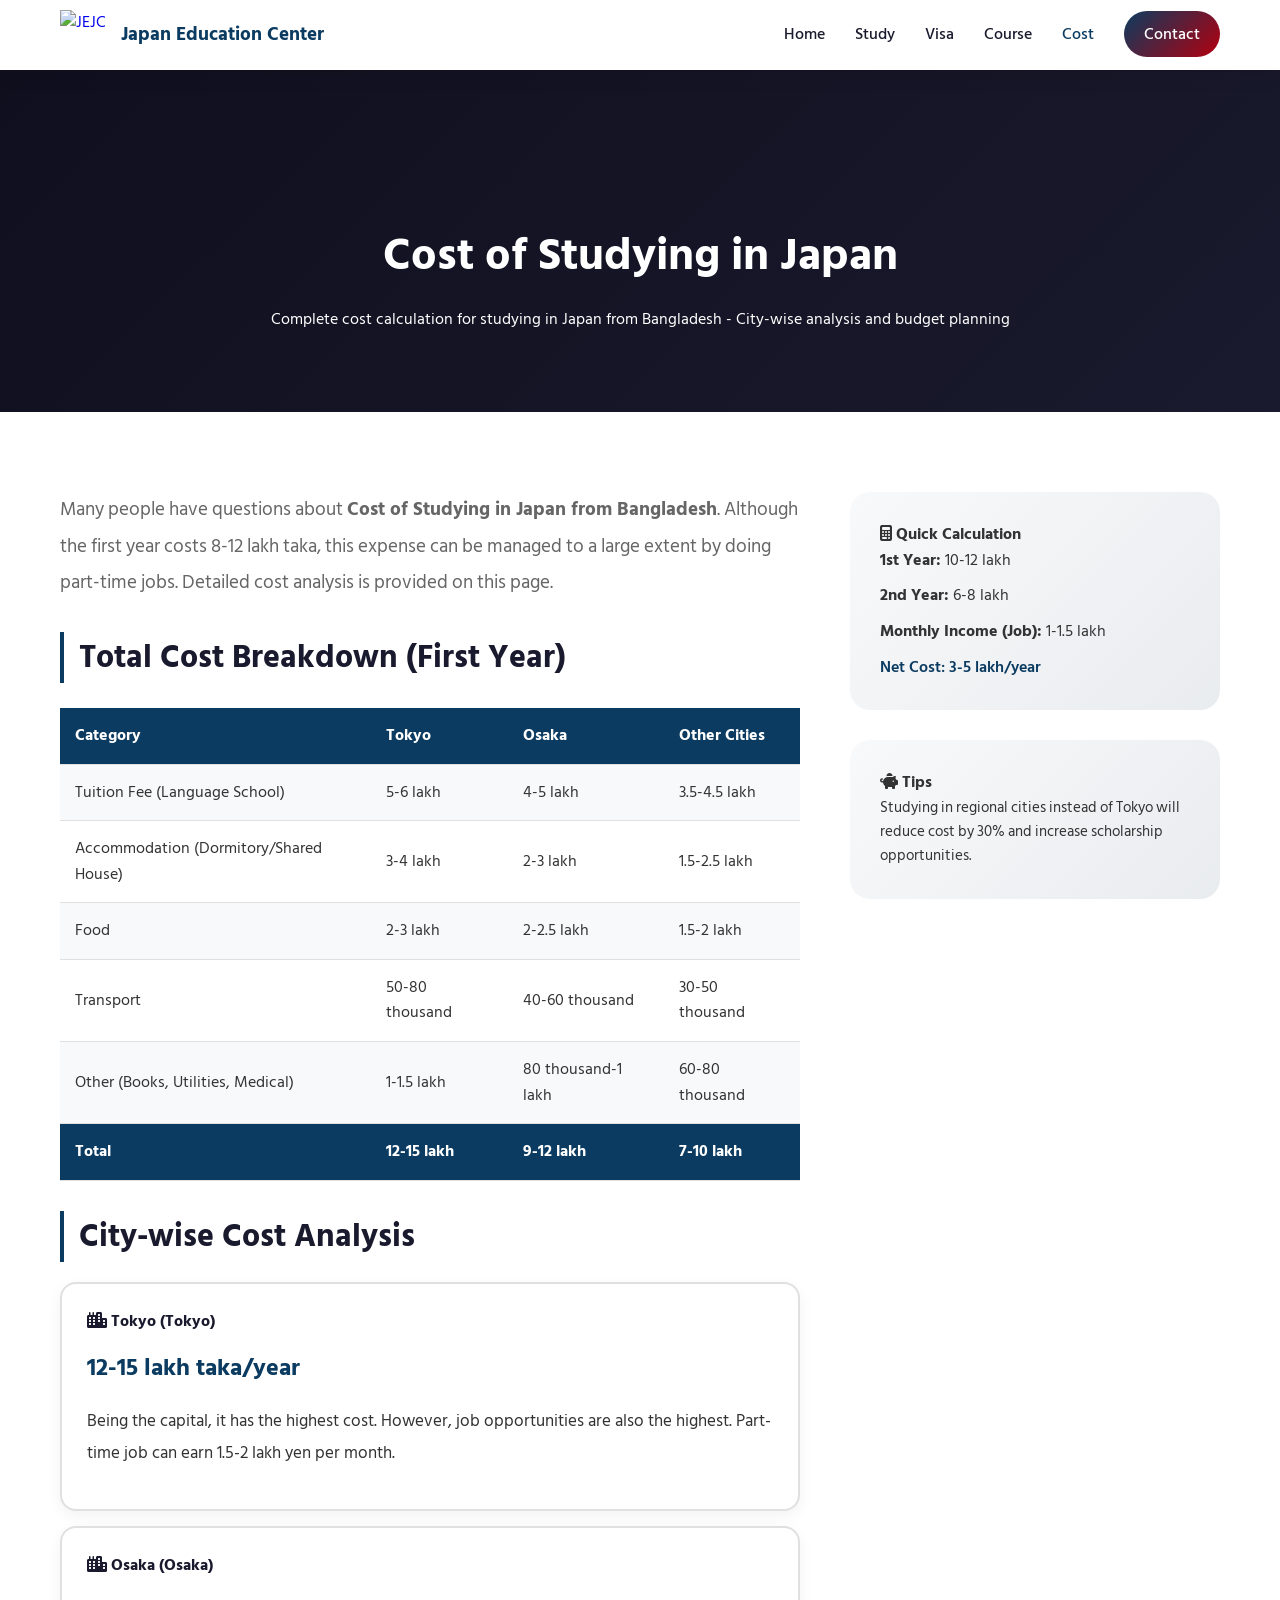
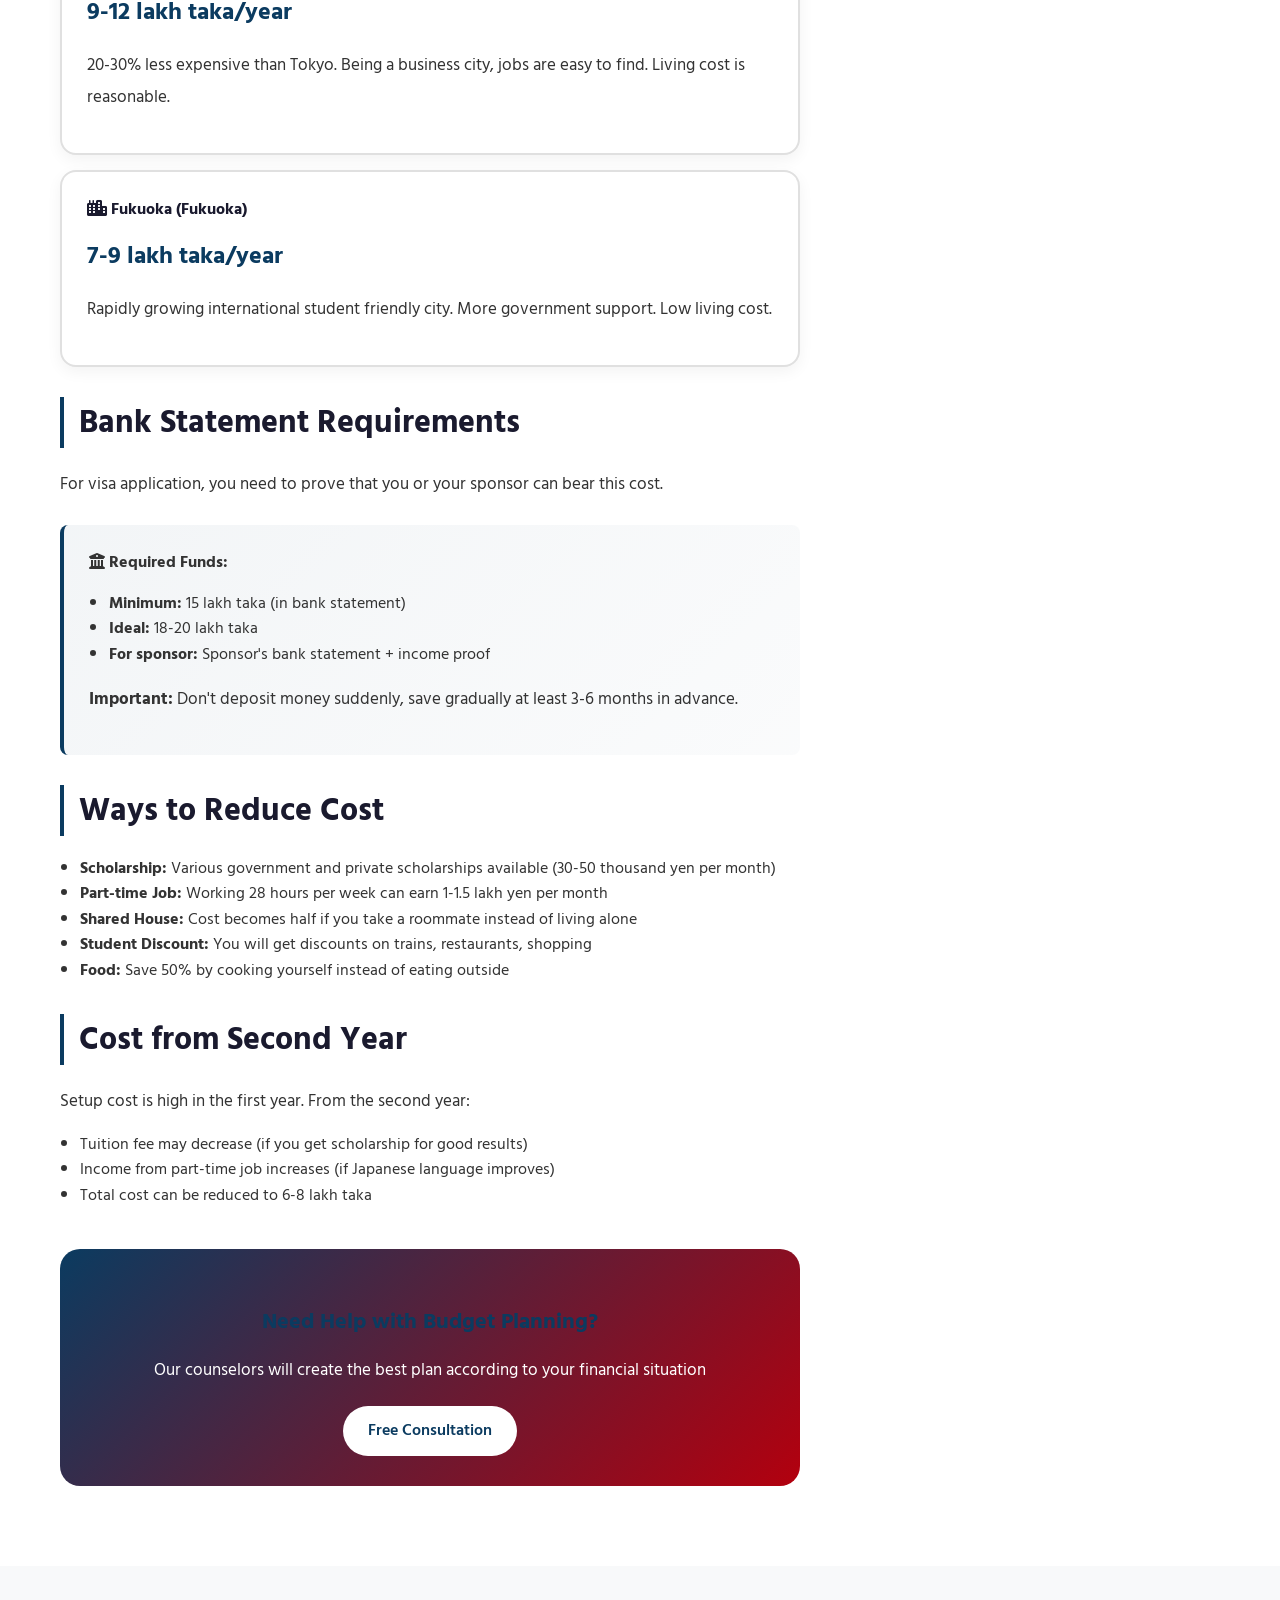
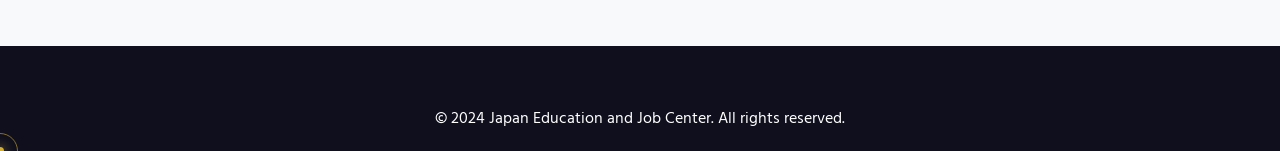
==== cost-of-studying-in-japan.html @ abcfbc93 "Add files via upload" ====
﻿<!DOCTYPE html>
<html lang="bn">
<head>
   <meta charset="UTF-8">
   <meta name="viewport" content="width=device-width, initial-scale=1.0">
   <title>Cost of Studying in Japan from Bangladesh | Complete Breakdown | JEJC</title>
   <meta name="description" content="Detailed cost analysis for studying in Japan 2024. City-wise cost breakdown for Tokyo, Osaka, Fukuoka, bank statement requirements, and budget planning.">
   <link href="https://fonts.googleapis.com/css2?family=Hind+Siliguri:wght@300;400;500;600;700&display=swap" rel="stylesheet">
   <link rel="stylesheet" href="https://cdnjs.cloudflare.com/ajax/libs/font-awesome/6.4.0/css/all.min.css">
   <style>
       :root { --primary: #0B3B60; --primary-dark: #b3000e; --secondary: #1a1a2e; --accent: #f4d03f; --light: #f8f9fa; --dark: #0f0f1e; --text: #333; --gray: #666; --border: #e0e0e0; }
       * { margin: 0; padding: 0; box-sizing: border-box; }
       body { font-family: 'Hind Siliguri', sans-serif; background: var(--light); color: var(--text); line-height: 1.6; }
       .header { position: fixed; top: 0; left: 0; width: 100%; z-index: 1000; background: rgba(255,255,255,0.98); box-shadow: 0 2px 20px rgba(0,0,0,0.1); }
       .nav-container { max-width: 1200px; margin: 0 auto; padding: 10px 20px; display: flex; justify-content: space-between; align-items: center; }
       .logo { display: flex; align-items: center; gap: 15px; text-decoration: none; }
       .logo img { height: 50px; }
       .logo-title { font-size: 1.2rem; font-weight: 700; color: var(--primary); }
       .desktop-menu { display: flex; list-style: none; gap: 30px; }
       .desktop-menu a { text-decoration: none; color: var(--secondary); font-weight: 500; }
       .nav-cta { background: linear-gradient(135deg, var(--primary) 0%, var(--primary-dark) 100%); color: white !important; padding: 10px 20px !important; border-radius: 50px; }
       .container { max-width: 1200px; margin: 0 auto; padding: 0 20px; }
       .page-header { background: linear-gradient(135deg, var(--dark) 0%, var(--secondary) 100%); color: white; padding: 150px 20px 80px; margin-top: 70px; text-align: center; }
       .page-header h1 { font-size: 2.8rem; margin-bottom: 15px; }
       .content-section { padding: 80px 20px; background: white; }
       .content-grid { display: grid; grid-template-columns: 2fr 1fr; gap: 50px; }
       .main-content h2 { color: var(--secondary); font-size: 2rem; margin: 30px 0 20px; border-left: 4px solid var(--primary); padding-left: 15px; }
       .main-content h3 { color: var(--primary); font-size: 1.4rem; margin: 25px 0 15px; }
       .main-content p { line-height: 1.9; margin-bottom: 15px; font-size: 1.05rem; }
       .cost-table { width: 100%; border-collapse: collapse; margin: 25px 0; }
       .cost-table th, .cost-table td { padding: 15px; text-align: left; border-bottom: 1px solid var(--border); }
       .cost-table th { background: var(--primary); color: white; }
       .cost-table tr:nth-child(even) { background: #f8f9fa; }
       .city-card { background: white; border-radius: 16px; padding: 25px; margin: 15px 0; box-shadow: 0 5px 15px rgba(0,0,0,0.05); border: 2px solid var(--border); }
       .city-card h4 { color: var(--secondary); margin-bottom: 10px; }
       .city-card .amount { color: var(--primary); font-size: 1.5rem; font-weight: 700; }
       .highlight-box { background: linear-gradient(135deg, rgba(11,59,96,0.05) 0%, rgba(11,59,96,0.02) 100%); border-left: 4px solid var(--primary); padding: 25px; border-radius: 8px; margin: 25px 0; }
       .sidebar { position: sticky; top: 100px; height: fit-content; }
       .sidebar-box { background: linear-gradient(135deg, #f8f9fa 0%, #e9ecef 100%); border-radius: 20px; padding: 30px; margin-bottom: 30px; }
       .btn { padding: 12px 25px; border-radius: 50px; text-decoration: none; font-weight: 600; display: inline-flex; align-items: center; gap: 8px; border: none; cursor: pointer; font-family: 'Hind Siliguri', sans-serif; background: linear-gradient(135deg, var(--primary) 0%, var(--primary-dark) 100%); color: white; }
       .footer { background: var(--dark); color: white; padding: 60px 20px 20px; margin-top: 80px; text-align: center; }
       @media (max-width: 992px) { .content-grid { grid-template-columns: 1fr; } .sidebar { position: static; } .desktop-menu { display: none; } }
   </style>
    <link rel="stylesheet" href="spatial-animations.css">
</head>
<body>
   <header class="header">
       <div class="nav-container">
           <a href="index.html" class="logo">
               <img src="https://kimi-web-img.moonshot.cn/img/jejcbd.com/73d05ecac40853abd1695e4c4ecdc7fd49f591d6.webp" alt="JEJC">
               <span class="logo-title">Japan Education Center</span>
           </a>
           <nav>
               <ul class="desktop-menu">
                   <li><a href="index.html">Home</a></li>
                   <li><a href="study-in-japan.html">Study</a></li>
                   <li><a href="japan-student-visa.html">Visa</a></li>
                   <li><a href="japanese-language-course.html">Course</a></li>
                   <li><a href="cost-of-studying-in-japan.html" style="color: var(--primary);">Cost</a></li>
                   <li><a href="index.html#contact" class="nav-cta">Contact</a></li>
               </ul>
           </nav>
       </div>
   </header>

   <section class="page-header">
       <div class="container">
           <h1>Cost of Studying in Japan</h1>
           <p>Complete cost calculation for studying in Japan from Bangladesh - City-wise analysis and budget planning</p>
       </div>
   </section>

   <section class="content-section">
       <div class="container">
           <div class="content-grid">
               <div class="main-content">
                   <p style="font-size: 1.2rem; color: var(--gray); margin-bottom: 30px;">
                       Many people have questions about <strong>Cost of Studying in Japan from Bangladesh</strong>. Although the first year costs 8-12 lakh taka, this expense can be managed to a large extent by doing part-time jobs. Detailed cost analysis is provided on this page.
                   </p>

                   <h2>Total Cost Breakdown (First Year)</h2>
                   <table class="cost-table">
                       <tr>
                           <th>Category</th>
                           <th>Tokyo</th>
                           <th>Osaka</th>
                           <th>Other Cities</th>
                       </tr>
                       <tr>
                           <td>Tuition Fee (Language School)</td>
                           <td>5-6 lakh</td>
                           <td>4-5 lakh</td>
                           <td>3.5-4.5 lakh</td>
                       </tr>
                       <tr>
                           <td>Accommodation (Dormitory/Shared House)</td>
                           <td>3-4 lakh</td>
                           <td>2-3 lakh</td>
                           <td>1.5-2.5 lakh</td>
                       </tr>
                       <tr>
                           <td>Food</td>
                           <td>2-3 lakh</td>
                           <td>2-2.5 lakh</td>
                           <td>1.5-2 lakh</td>
                       </tr>
                       <tr>
                           <td>Transport</td>
                           <td>50-80 thousand</td>
                           <td>40-60 thousand</td>
                           <td>30-50 thousand</td>
                       </tr>
                       <tr>
                           <td>Other (Books, Utilities, Medical)</td>
                           <td>1-1.5 lakh</td>
                           <td>80 thousand-1 lakh</td>
                           <td>60-80 thousand</td>
                       </tr>
                       <tr style="background: var(--primary); color: white; font-weight: 700;">
                           <td>Total</td>
                           <td>12-15 lakh</td>
                           <td>9-12 lakh</td>
                           <td>7-10 lakh</td>
                       </tr>
                   </table>

                   <h2>City-wise Cost Analysis</h2>
                   
                   <div class="city-card">
                       <h4><i class="fas fa-city"></i> Tokyo (Tokyo)</h4>
                       <p class="amount">12-15 lakh taka/year</p>
                       <p>Being the capital, it has the highest cost. However, job opportunities are also the highest. Part-time job can earn 1.5-2 lakh yen per month.</p>
                   </div>

                   <div class="city-card">
                       <h4><i class="fas fa-city"></i> Osaka (Osaka)</h4>
                       <p class="amount">9-12 lakh taka/year</p>
                       <p>20-30% less expensive than Tokyo. Being a business city, jobs are easy to find. Living cost is reasonable.</p>
                   </div>

                   <div class="city-card">
                       <h4><i class="fas fa-city"></i> Fukuoka (Fukuoka)</h4>
                       <p class="amount">7-9 lakh taka/year</p>
                       <p>Rapidly growing international student friendly city. More government support. Low living cost.</p>
                   </div>

                   <h2>Bank Statement Requirements</h2>
                   <p>For visa application, you need to prove that you or your sponsor can bear this cost.</p>
                   
                   <div class="highlight-box">
                       <h4><i class="fas fa-university"></i> Required Funds:</h4>
                       <ul style="margin-left: 20px; margin-top: 15px;">
                           <li><strong>Minimum:</strong> 15 lakh taka (in bank statement)</li>
                           <li><strong>Ideal:</strong> 18-20 lakh taka</li>
                           <li><strong>For sponsor:</strong> Sponsor's bank statement + income proof</li>
                       </ul>
                       <p style="margin-top: 15px;"><strong>Important:</strong> Don't deposit money suddenly, save gradually at least 3-6 months in advance.</p>
                   </div>

                   <h2>Ways to Reduce Cost</h2>
                   <ul style="margin-left: 20px; margin-bottom: 20px;">
                       <li><strong>Scholarship:</strong> Various government and private scholarships available (30-50 thousand yen per month)</li>
                       <li><strong>Part-time Job:</strong> Working 28 hours per week can earn 1-1.5 lakh yen per month</li>
                       <li><strong>Shared House:</strong> Cost becomes half if you take a roommate instead of living alone</li>
                       <li><strong>Student Discount:</strong> You will get discounts on trains, restaurants, shopping</li>
                       <li><strong>Food:</strong> Save 50% by cooking yourself instead of eating outside</li>
                   </ul>

                   <h2>Cost from Second Year</h2>
                   <p>Setup cost is high in the first year. From the second year:</p>
                   <ul style="margin-left: 20px; margin-bottom: 20px;">
                       <li>Tuition fee may decrease (if you get scholarship for good results)</li>
                       <li>Income from part-time job increases (if Japanese language improves)</li>
                       <li>Total cost can be reduced to 6-8 lakh taka</li>
                   </ul>

                   <div style="margin-top: 40px; padding: 30px; background: linear-gradient(135deg, var(--primary) 0%, var(--primary-dark) 100%); color: white; border-radius: 20px; text-align: center;">
                       <h3 style="margin-bottom: 15px;">Need Help with Budget Planning?</h3>
                       <p style="margin-bottom: 20px;">Our counselors will create the best plan according to your financial situation</p>
                       <a href="index.html#contact" class="btn" style="background: white; color: var(--primary);">Free Consultation</a>
                   </div>
               </div>

               <aside class="sidebar">
                   <div class="sidebar-box">
                       <h4><i class="fas fa-calculator"></i> Quick Calculation</h4>
                       <p style="margin-bottom: 10px;"><strong>1st Year:</strong> 10-12 lakh</p>
                       <p style="margin-bottom: 10px;"><strong>2nd Year:</strong> 6-8 lakh</p>
                       <p style="margin-bottom: 10px;"><strong>Monthly Income (Job):</strong> 1-1.5 lakh</p>
                       <p style="color: var(--primary); font-weight: 600;">Net Cost: 3-5 lakh/year</p>
                   </div>

                   <div class="sidebar-box">
                       <h4><i class="fas fa-piggy-bank"></i> Tips</h4>
                       <p style="font-size: 0.95rem;">Studying in regional cities instead of Tokyo will reduce cost by 30% and increase scholarship opportunities.</p>
                   </div>
               </aside>
           </div>
       </div>
   </section>

   <footer class="footer">
       <p>&copy; 2024 Japan Education and Job Center. All rights reserved.</p>
   </footer>
    <script src="spatial-animations.js"></script>
</body>
  </html>
---- spatial-animations.css ----
/* ============================================================
   SPATIAL ANIMATIONS — APEX CONSULTANCY
   Section-specific premium animations for every page section.
   ============================================================ */

/* ----------------------------------------------------------
   0. BASE REVEAL SYSTEM
   All elements start hidden; JS observer adds .is-revealed
   ---------------------------------------------------------- */
.anim-reveal {
    opacity: 0;
    transform: translateY(50px) scale(0.95);
    transition: opacity 0.85s cubic-bezier(0.45, 0.05, 0.55, 0.95),
                transform 0.85s cubic-bezier(0.45, 0.05, 0.55, 0.95);
    will-change: opacity, transform;
}
.anim-reveal.is-revealed { opacity: 1; transform: translateY(0) scale(1); }

.anim-reveal-left {
    opacity: 0;
    transform: translateX(-60px);
    transition: opacity 0.85s cubic-bezier(0.45, 0.05, 0.55, 0.95),
                transform 0.85s cubic-bezier(0.45, 0.05, 0.55, 0.95);
}
.anim-reveal-left.is-revealed { opacity: 1; transform: translateX(0); }

.anim-reveal-right {
    opacity: 0;
    transform: translateX(60px);
    transition: opacity 0.85s cubic-bezier(0.45, 0.05, 0.55, 0.95),
                transform 0.85s cubic-bezier(0.45, 0.05, 0.55, 0.95);
}
.anim-reveal-right.is-revealed { opacity: 1; transform: translateX(0); }

/* Stagger delays for grids */
.anim-stagger > *:nth-child(1) { transition-delay: 0.05s; }
.anim-stagger > *:nth-child(2) { transition-delay: 0.15s; }
.anim-stagger > *:nth-child(3) { transition-delay: 0.25s; }
.anim-stagger > *:nth-child(4) { transition-delay: 0.35s; }
.anim-stagger > *:nth-child(5) { transition-delay: 0.45s; }
.anim-stagger > *:nth-child(6) { transition-delay: 0.55s; }

/* ----------------------------------------------------------
   1. HERO SECTION — Cinematic Entrance
   ---------------------------------------------------------- */
.hero { position: relative; overflow: hidden; }

/* Animated floating particles behind hero */
.hero::before {
    content: '';
    position: absolute;
    inset: 0;
    background:
        radial-gradient(ellipse 60% 40% at 70% 20%, rgba(11,59,96,0.35) 0%, transparent 60%),
        radial-gradient(ellipse 40% 50% at 20% 80%, rgba(139,92,246,0.2) 0%, transparent 60%),
        radial-gradient(ellipse 50% 30% at 50% 50%, rgba(6,182,212,0.1) 0%, transparent 70%);
    animation: hero-bg-pulse 10s ease-in-out infinite alternate;
    pointer-events: none;
    z-index: 0;
}

@keyframes hero-bg-pulse {
    0%   { opacity: 0.6; transform: scale(1)   rotate(0deg); }
    100% { opacity: 1;   transform: scale(1.05) rotate(2deg); }
}

.hero-content { position: relative; z-index: 2; }

/* Hero badge drops in */
.hero-badge {
    animation: drop-in 0.7s cubic-bezier(0.45, 0.05, 0.55, 0.95) both;
    animation-delay: 0.1s;
}

/* Hero H1 slides up */
.hero h1 {
    animation: slide-up-fade 0.9s cubic-bezier(0.45, 0.05, 0.55, 0.95) both;
    animation-delay: 0.25s;
}

/* Hero paragraph */
.hero p {
    animation: slide-up-fade 0.9s cubic-bezier(0.45, 0.05, 0.55, 0.95) both;
    animation-delay: 0.4s;
}

/* Hero buttons */
.hero-buttons {
    animation: slide-up-fade 0.9s cubic-bezier(0.45, 0.05, 0.55, 0.95) both;
    animation-delay: 0.55s;
}

/* Hero image floats in from right */
.hero-image {
    animation: float-in-right 1.1s cubic-bezier(0.45, 0.05, 0.55, 0.95) both;
    animation-delay: 0.3s;
}

/* Speech bubble pop */
.hero-speech-bubble {
    animation: pop-in 0.6s cubic-bezier(0.45, 0.05, 0.55, 0.95) both;
    animation-delay: 1.2s;
}

@keyframes drop-in {
    from { opacity: 0; transform: translateY(-30px); }
    to   { opacity: 1; transform: translateY(0); }
}
@keyframes slide-up-fade {
    from { opacity: 0; transform: translateY(40px); }
    to   { opacity: 1; transform: translateY(0); }
}
@keyframes float-in-right {
    from { opacity: 0; transform: translateX(80px) scale(0.95); }
    to   { opacity: 1; transform: translateX(0) scale(1); }
}
@keyframes pop-in {
    from { opacity: 0; transform: scale(0.7); }
    to   { opacity: 1; transform: scale(1); }
}

/* Continuous hero image levitation */
.hero-image img {
    animation: gentle-levitate 7s cubic-bezier(0.45, 0.05, 0.55, 0.95) infinite;
}
@keyframes gentle-levitate {
    0%,100% { transform: translateY(0); }
    50%      { transform: translateY(-18px); }
}

/* ----------------------------------------------------------
   2. STATS SECTION — Number Pop + Glow
   ---------------------------------------------------------- */
.stats-section { position: relative; overflow: hidden; }
.stats-section::before {
    content: '';
    position: absolute;
    inset: 0;
    background: linear-gradient(135deg, rgba(11,59,96,0.06) 0%, rgba(6,182,212,0.04) 100%);
    pointer-events: none;
}

.stat-box {
    position: relative;
    overflow: hidden;
    transition: transform 0.5s cubic-bezier(0.45,0.05,0.55,0.95),
                box-shadow 0.5s cubic-bezier(0.45,0.05,0.55,0.95);
}
.stat-box:hover {
    transform: translateY(-10px) scale(1.03);
    box-shadow: 0 20px 60px rgba(6,182,212,0.2), var(--glass-shadow, 0 8px 32px rgba(0,0,0,0.8));
}

/* Stat icon spins on hover */
.stat-box:hover .stat-icon {
    animation: icon-spin 0.6s cubic-bezier(0.45, 0.05, 0.55, 0.95);
}
@keyframes icon-spin {
    0%   { transform: rotate(0deg) scale(1); }
    50%  { transform: rotate(15deg) scale(1.2); }
    100% { transform: rotate(0deg) scale(1); }
}

/* Gold glow on stat number */
.stat-number {
    background: linear-gradient(to bottom, #FFFFFF 30%, #D4AF37 100%);
    -webkit-background-clip: text;
    -webkit-text-fill-color: transparent;
    background-clip: text;
    filter: drop-shadow(0 0 8px rgba(212,175,55,0.4));
}

/* ----------------------------------------------------------
   3. CHAIRMAN SECTION — Parallax Slide
   ---------------------------------------------------------- */
.chairman-section { position: relative; overflow: hidden; }

.chairman-image {
    position: relative;
}
.chairman-image::after {
    content: '';
    position: absolute;
    inset: -4px;
    border-radius: inherit;
    background: conic-gradient(from 0deg, #D4AF37, #0B3B60, #06B6D4, #D4AF37);
    z-index: -1;
    animation: border-spin 6s linear infinite;
    border-radius: 50%;
    opacity: 0.6;
}
@keyframes border-spin {
    from { transform: rotate(0deg); }
    to   { transform: rotate(360deg); }
}

.chairman-stats .stat-item {
    transition: transform 0.4s cubic-bezier(0.45,0.05,0.55,0.95);
}
.chairman-stats .stat-item:hover { transform: translateY(-6px); }

/* ----------------------------------------------------------
   4. SERVICES SECTION — 3D Card Tilt
   ---------------------------------------------------------- */
.service-card {
    transform-origin: center;
    transition: transform 0.5s cubic-bezier(0.45,0.05,0.55,0.95),
                box-shadow 0.5s cubic-bezier(0.45,0.05,0.55,0.95);
    cursor: default;
}
.service-card:hover {
    transform: translateY(-12px) rotateX(3deg);
    box-shadow: 0 30px 80px rgba(11,59,96,0.4),
                0 0 40px rgba(6,182,212,0.15),
                inset 0 0 0 1px rgba(255,255,255,0.1);
}

/* Icon pulse on hover */
.service-icon {
    transition: transform 0.4s cubic-bezier(0.45,0.05,0.55,0.95),
                color 0.4s ease,
                filter 0.4s ease;
}
.service-card:hover .service-icon {
    transform: scale(1.2) rotate(-5deg);
    filter: drop-shadow(0 0 12px rgba(212,175,55,0.6));
    color: #D4AF37;
}

/* Gold underline on card heading */
.service-card h3 {
    position: relative;
    display: inline-block;
}
.service-card h3::after {
    content: '';
    position: absolute;
    bottom: -4px; left: 0;
    width: 0; height: 2px;
    background: linear-gradient(to right, #D4AF37, #0B3B60);
    transition: width 0.5s cubic-bezier(0.45,0.05,0.55,0.95);
}
.service-card:hover h3::after { width: 100%; }

/* ----------------------------------------------------------
   5. PROCESS SECTION — Sequential Step Reveal
   ---------------------------------------------------------- */
.process-steps { perspective: 1000px; }

.step {
    position: relative;
    transition: transform 0.5s cubic-bezier(0.45,0.05,0.55,0.95),
                box-shadow 0.5s cubic-bezier(0.45,0.05,0.55,0.95);
}
.step:hover {
    transform: translateY(-8px) scale(1.02);
    box-shadow: 0 20px 50px rgba(11,59,96,0.3);
}

/* Step number ring animation */
.step-number {
    position: relative;
    transition: all 0.4s cubic-bezier(0.45,0.05,0.55,0.95);
}
.step:hover .step-number {
    background: linear-gradient(135deg, #D4AF37, #0B3B60);
    box-shadow: 0 0 25px rgba(212,175,55,0.5);
    transform: scale(1.15) rotate(10deg);
}

/* Connector line draw animation */
.step::after {
    content: '';
    position: absolute;
    top: 50%; right: -30px;
    width: 0; height: 2px;
    background: linear-gradient(to right, #D4AF37, transparent);
    transition: width 1s cubic-bezier(0.45,0.05,0.55,0.95) 0.3s;
}
.step.is-revealed::after { width: 30px; }

/* ----------------------------------------------------------
   6. COURSES SECTION — Glass Flip Card
   ---------------------------------------------------------- */
.course-card {
    transition: transform 0.6s cubic-bezier(0.45,0.05,0.55,0.95),
                box-shadow 0.6s cubic-bezier(0.45,0.05,0.55,0.95);
}
.course-card:hover {
    transform: translateY(-14px) scale(1.02);
    box-shadow: 0 40px 100px rgba(11,59,96,0.5),
                0 0 60px rgba(212,175,55,0.1);
}

/* Course badge shimmer */
.course-badge {
    position: relative;
    overflow: hidden;
}
.course-badge::after {
    content: '';
    position: absolute;
    top: 0; left: -100%;
    width: 60%; height: 100%;
    background: linear-gradient(to right, transparent, rgba(255,255,255,0.4), transparent);
    animation: badge-shimmer 3s infinite;
}
@keyframes badge-shimmer {
    0%   { left: -100%; }
    100% { left: 200%; }
}

/* Price tag glow on hover */
.price-value {
    transition: color 0.4s ease, filter 0.4s ease;
}
.course-card:hover .price-value {
    color: #D4AF37;
    filter: drop-shadow(0 0 8px rgba(212,175,55,0.5));
}

/* Enroll button liquid fill */
.btn-enroll {
    position: relative;
    overflow: hidden;
    transition: transform 0.4s cubic-bezier(0.45,0.05,0.55,0.95),
                box-shadow 0.4s cubic-bezier(0.45,0.05,0.55,0.95);
    z-index: 1;
}
.btn-enroll::before {
    content: '';
    position: absolute;
    inset: 0;
    background: linear-gradient(135deg, #D4AF37, #0B3B60);
    transform: scaleX(0);
    transform-origin: left;
    transition: transform 0.4s cubic-bezier(0.45,0.05,0.55,0.95);
    z-index: -1;
}
.btn-enroll:hover::before { transform: scaleX(1); }
.btn-enroll:hover {
    color: #fff;
    box-shadow: 0 0 30px rgba(212,175,55,0.4);
}

/* ----------------------------------------------------------
   7. GALLERY SECTION — Masonry Reveal + Zoom
   ---------------------------------------------------------- */
.gallery-item {
    overflow: hidden;
    border-radius: 12px;
    transition: transform 0.5s cubic-bezier(0.45,0.05,0.55,0.95),
                box-shadow 0.5s cubic-bezier(0.45,0.05,0.55,0.95);
}
.gallery-item:hover {
    transform: scale(1.04);
    box-shadow: 0 20px 60px rgba(11,59,96,0.5);
}
.gallery-item img {
    transition: transform 0.7s cubic-bezier(0.45,0.05,0.55,0.95);
}
.gallery-item:hover img { transform: scale(1.1); }

.gallery-overlay {
    background: linear-gradient(to top, rgba(2,2,5,0.9) 0%, transparent 100%);
    transition: opacity 0.4s cubic-bezier(0.45,0.05,0.55,0.95);
}

/* Filter button gold highlight */
.gallery-filter {
    transition: all 0.35s cubic-bezier(0.45,0.05,0.55,0.95);
}
.gallery-filter.active, .gallery-filter:hover {
    background: linear-gradient(135deg, #D4AF37, #0B3B60);
    color: #fff;
    box-shadow: 0 4px 20px rgba(212,175,55,0.3);
    transform: translateY(-2px);
}

/* ----------------------------------------------------------
   8. TESTIMONIALS SECTION — Hover Lift + Quote Glow
   ---------------------------------------------------------- */
.testimonial-card {
    transition: transform 0.5s cubic-bezier(0.45,0.05,0.55,0.95),
                box-shadow 0.5s cubic-bezier(0.45,0.05,0.55,0.95);
}
.testimonial-card:hover {
    transform: translateY(-10px);
    box-shadow: 0 30px 80px rgba(11,59,96,0.4);
}

/* Avatar ring pulse */
.testimonial-avatar {
    transition: box-shadow 0.4s ease, transform 0.4s cubic-bezier(0.45,0.05,0.55,0.95);
}
.testimonial-card:hover .testimonial-avatar {
    transform: scale(1.08);
    box-shadow: 0 0 0 4px #D4AF37, 0 0 20px rgba(212,175,55,0.4);
}

/* Star rating twinkle on hover */
.testimonial-rating i {
    transition: transform 0.3s cubic-bezier(0.45,0.05,0.55,0.95), color 0.3s ease;
}
.testimonial-card:hover .testimonial-rating i {
    animation: star-twinkle 0.6s cubic-bezier(0.45,0.05,0.55,0.95) both;
}
.testimonial-card:hover .testimonial-rating i:nth-child(1) { animation-delay: 0.00s; }
.testimonial-card:hover .testimonial-rating i:nth-child(2) { animation-delay: 0.05s; }
.testimonial-card:hover .testimonial-rating i:nth-child(3) { animation-delay: 0.10s; }
.testimonial-card:hover .testimonial-rating i:nth-child(4) { animation-delay: 0.15s; }
.testimonial-card:hover .testimonial-rating i:nth-child(5) { animation-delay: 0.20s; }
@keyframes star-twinkle {
    0%   { transform: scale(1); color: inherit; }
    50%  { transform: scale(1.4) rotate(15deg); color: #D4AF37; }
    100% { transform: scale(1); }
}

/* ----------------------------------------------------------
   9. CONSULTATION / CTA SECTION — Pulse Glow
   ---------------------------------------------------------- */
.consultation-section { position: relative; overflow: hidden; }
.consultation-section::before {
    content: '';
    position: absolute;
    inset: -50%;
    background: radial-gradient(ellipse 60% 50% at 50% 50%, rgba(212,175,55,0.07) 0%, transparent 70%);
    animation: cta-pulse 5s ease-in-out infinite;
    pointer-events: none;
}
@keyframes cta-pulse {
    0%,100% { transform: scale(1); opacity: 0.5; }
    50%      { transform: scale(1.15); opacity: 1; }
}

.consultation-icon {
    animation: icon-breathe 3s cubic-bezier(0.45,0.05,0.55,0.95) infinite;
    filter: drop-shadow(0 0 20px rgba(212,175,55,0.5));
}
@keyframes icon-breathe {
    0%,100% { transform: scale(1); }
    50%      { transform: scale(1.12); }
}

/* ----------------------------------------------------------
   10. GOAL SECTION — Highlight Text Reveal
   ---------------------------------------------------------- */
.goal-section .highlight {
    position: relative;
    display: inline;
    background: linear-gradient(to bottom, #FFFFFF 20%, #D4AF37 100%);
    -webkit-background-clip: text;
    -webkit-text-fill-color: transparent;
    background-clip: text;
}

/* ----------------------------------------------------------
   11. CONTACT / FOOTER SECTION — Links Glow
   ---------------------------------------------------------- */
.social-links a, .footer-link {
    transition: transform 0.35s cubic-bezier(0.45,0.05,0.55,0.95),
                color 0.35s ease,
                filter 0.35s ease;
}
.social-links a:hover, .footer-link:hover {
    transform: translateY(-4px) scale(1.1);
    color: #D4AF37;
    filter: drop-shadow(0 0 8px rgba(212,175,55,0.6));
}

/* ----------------------------------------------------------
   12. HEADER — Transparent → Glass on Scroll (override)
   ---------------------------------------------------------- */
.header {
    transition: background 0.5s cubic-bezier(0.45,0.05,0.55,0.95),
                box-shadow 0.5s cubic-bezier(0.45,0.05,0.55,0.95),
                border-color 0.5s cubic-bezier(0.45,0.05,0.55,0.95);
}
.header.scrolled {
    background: rgba(2, 2, 5, 0.75) !important;
    backdrop-filter: blur(40px) saturate(200%);
    -webkit-backdrop-filter: blur(40px) saturate(200%);
    border-bottom: 1px solid rgba(255,255,255,0.08) !important;
    box-shadow: 0 8px 32px rgba(0,0,0,0.5) !important;
}

/* Nav link hover glow */
.desktop-menu a {
    transition: color 0.3s cubic-bezier(0.45,0.05,0.55,0.95),
                text-shadow 0.3s ease;
}
.desktop-menu a:hover {
    color: #D4AF37 !important;
    text-shadow: 0 0 12px rgba(212,175,55,0.5);
}

/* ----------------------------------------------------------
   13. PAGE-HEADER (Inner Pages) — Beam Sweep
   ---------------------------------------------------------- */
.page-header {
    position: relative;
    overflow: hidden;
}
.page-header::after {
    content: '';
    position: absolute;
    top: 0; left: -100%;
    width: 50%; height: 100%;
    background: linear-gradient(to right, transparent, rgba(255,255,255,0.04), transparent);
    animation: page-header-sweep 6s cubic-bezier(0.45,0.05,0.55,0.95) infinite;
    transform: skewX(-20deg);
    pointer-events: none;
}
@keyframes page-header-sweep {
    0%   { left: -100%; }
    30%, 100% { left: 200%; }
}

/* ----------------------------------------------------------
   14. PROMO BANNER — Attention Pulse
   ---------------------------------------------------------- */
.promo-banner {
    animation: promo-attention 4s cubic-bezier(0.45,0.05,0.55,0.95) infinite;
}
@keyframes promo-attention {
    0%,100% { box-shadow: 0 0 0 0 rgba(212,175,55,0); }
    50%      { box-shadow: 0 0 30px 6px rgba(212,175,55,0.25); }
}

/* ----------------------------------------------------------
   15. FAQ / ACCORDION — Smooth Expand
   ---------------------------------------------------------- */
.faq-answer, .accordion-content {
    transition: max-height 0.6s cubic-bezier(0.45,0.05,0.55,0.95),
                opacity 0.5s cubic-bezier(0.45,0.05,0.55,0.95);
}

.faq-item, .accordion-item {
    transition: box-shadow 0.4s cubic-bezier(0.45,0.05,0.55,0.95),
                border-color 0.4s ease;
}
.faq-item:hover, .accordion-item:hover {
    box-shadow: 0 8px 30px rgba(11,59,96,0.3);
    border-color: rgba(212,175,55,0.3);
}

/* ----------------------------------------------------------
   16. MOBILE MENU — Slide Down with Blur
   ---------------------------------------------------------- */
.mobile-menu.active {
    background: rgba(2, 2, 5, 0.9) !important;
    backdrop-filter: blur(40px) saturate(200%) !important;
    -webkit-backdrop-filter: blur(40px) saturate(200%) !important;
    border: 1px solid rgba(255,255,255,0.08) !important;
}
.mobile-menu a:hover {
    background: rgba(212,175,55,0.08) !important;
    color: #D4AF37 !important;
}

/* ----------------------------------------------------------
   17. SCROLL PROGRESS BAR — Gold Thin Line at Top
   ---------------------------------------------------------- */
#scroll-progress-bar {
    position: fixed;
    top: 0; left: 0;
    height: 2px;
    width: 0%;
    background: linear-gradient(to right, #0B3B60, #D4AF37, #06B6D4);
    z-index: 9999;
    transition: width 0.1s linear;
    box-shadow: 0 0 8px rgba(212,175,55,0.6);
}

/* ----------------------------------------------------------
   18. CUSTOM CURSOR DOT
   ---------------------------------------------------------- */
#cursor-dot {
    position: fixed;
    width: 8px; height: 8px;
    background: #D4AF37;
    border-radius: 50%;
    pointer-events: none;
    z-index: 99999;
    transform: translate(-50%, -50%);
    transition: transform 0.1s linear, opacity 0.3s ease;
    box-shadow: 0 0 12px rgba(212,175,55,0.8);
}
#cursor-ring {
    position: fixed;
    width: 36px; height: 36px;
    border: 1.5px solid rgba(212,175,55,0.6);
    border-radius: 50%;
    pointer-events: none;
    z-index: 99998;
    transform: translate(-50%, -50%);
    transition: width 0.3s cubic-bezier(0.45,0.05,0.55,0.95),
                height 0.3s cubic-bezier(0.45,0.05,0.55,0.95),
                left 0.12s cubic-bezier(0.45,0.05,0.55,0.95),
                top 0.12s cubic-bezier(0.45,0.05,0.55,0.95),
                opacity 0.3s ease;
}
body:has(a:hover) #cursor-ring,
body:has(button:hover) #cursor-ring {
    width: 56px; height: 56px;
    border-color: rgba(212,175,55,1);
}
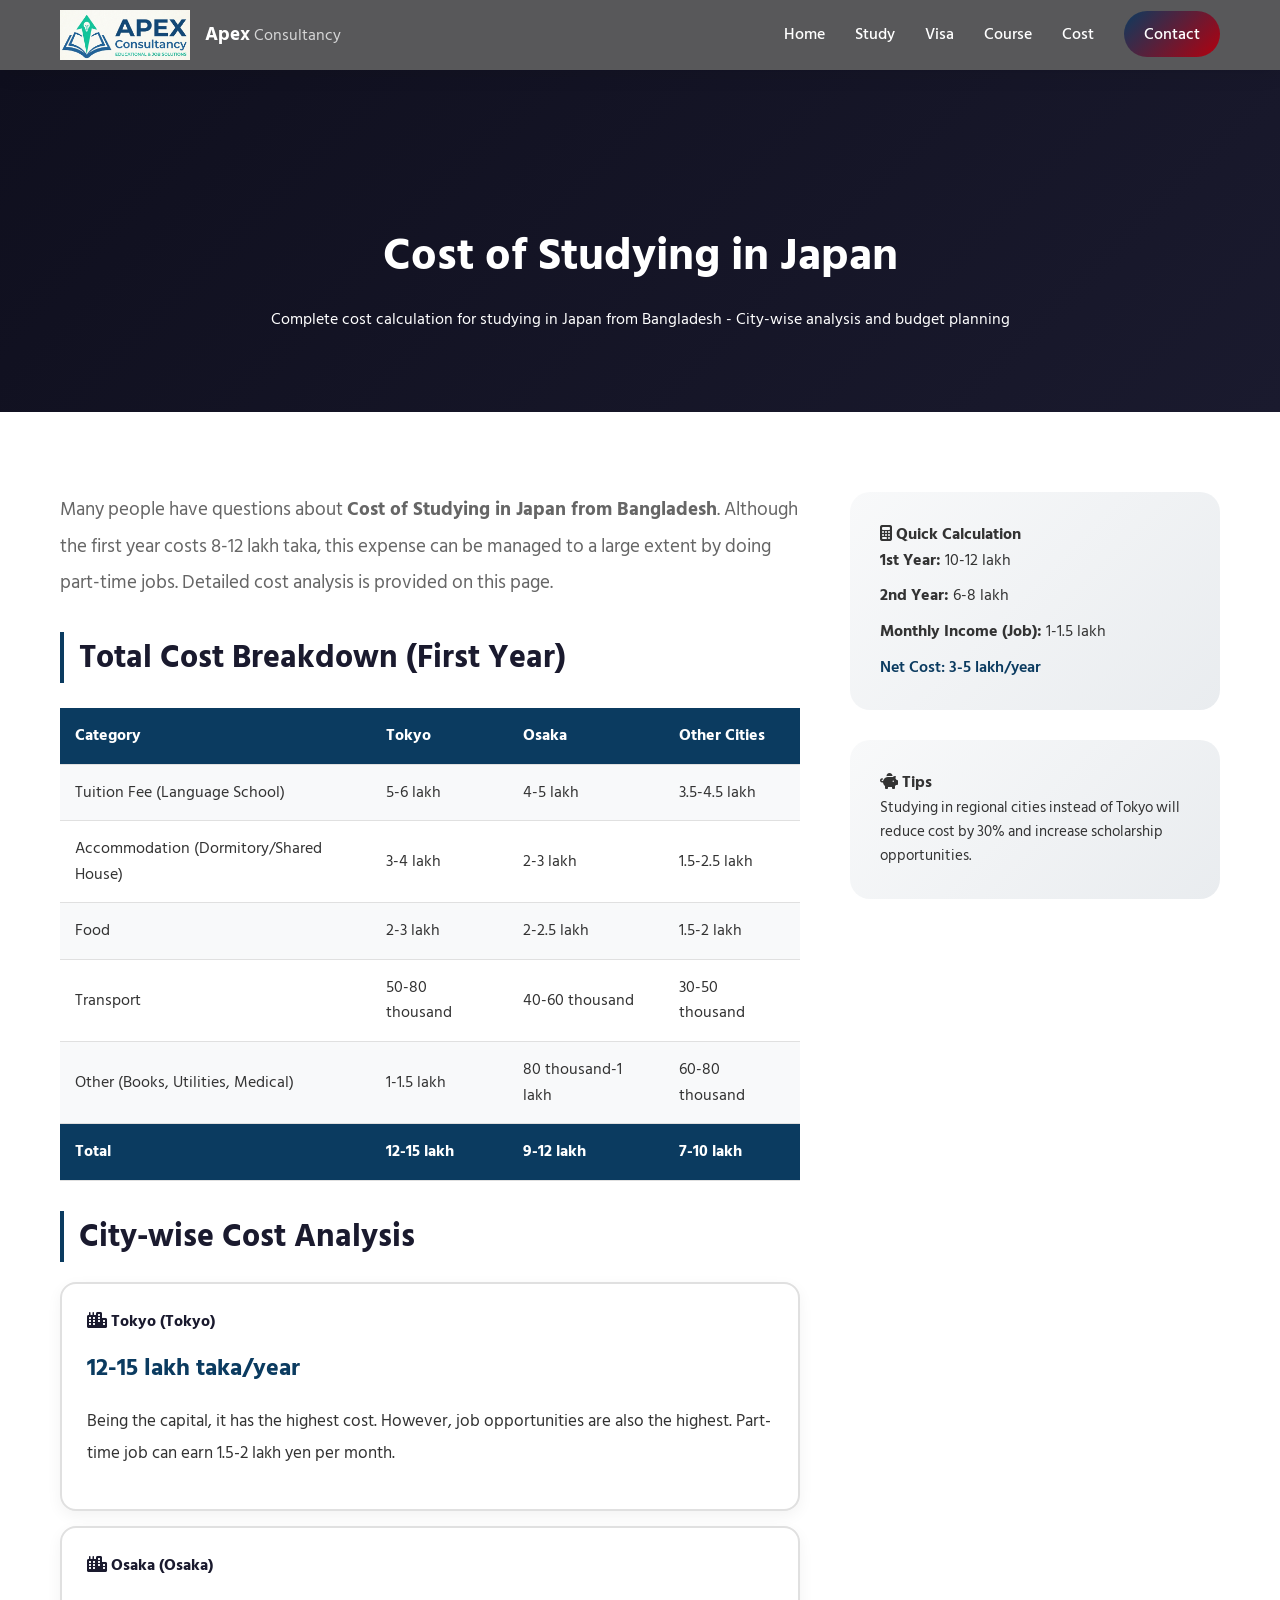
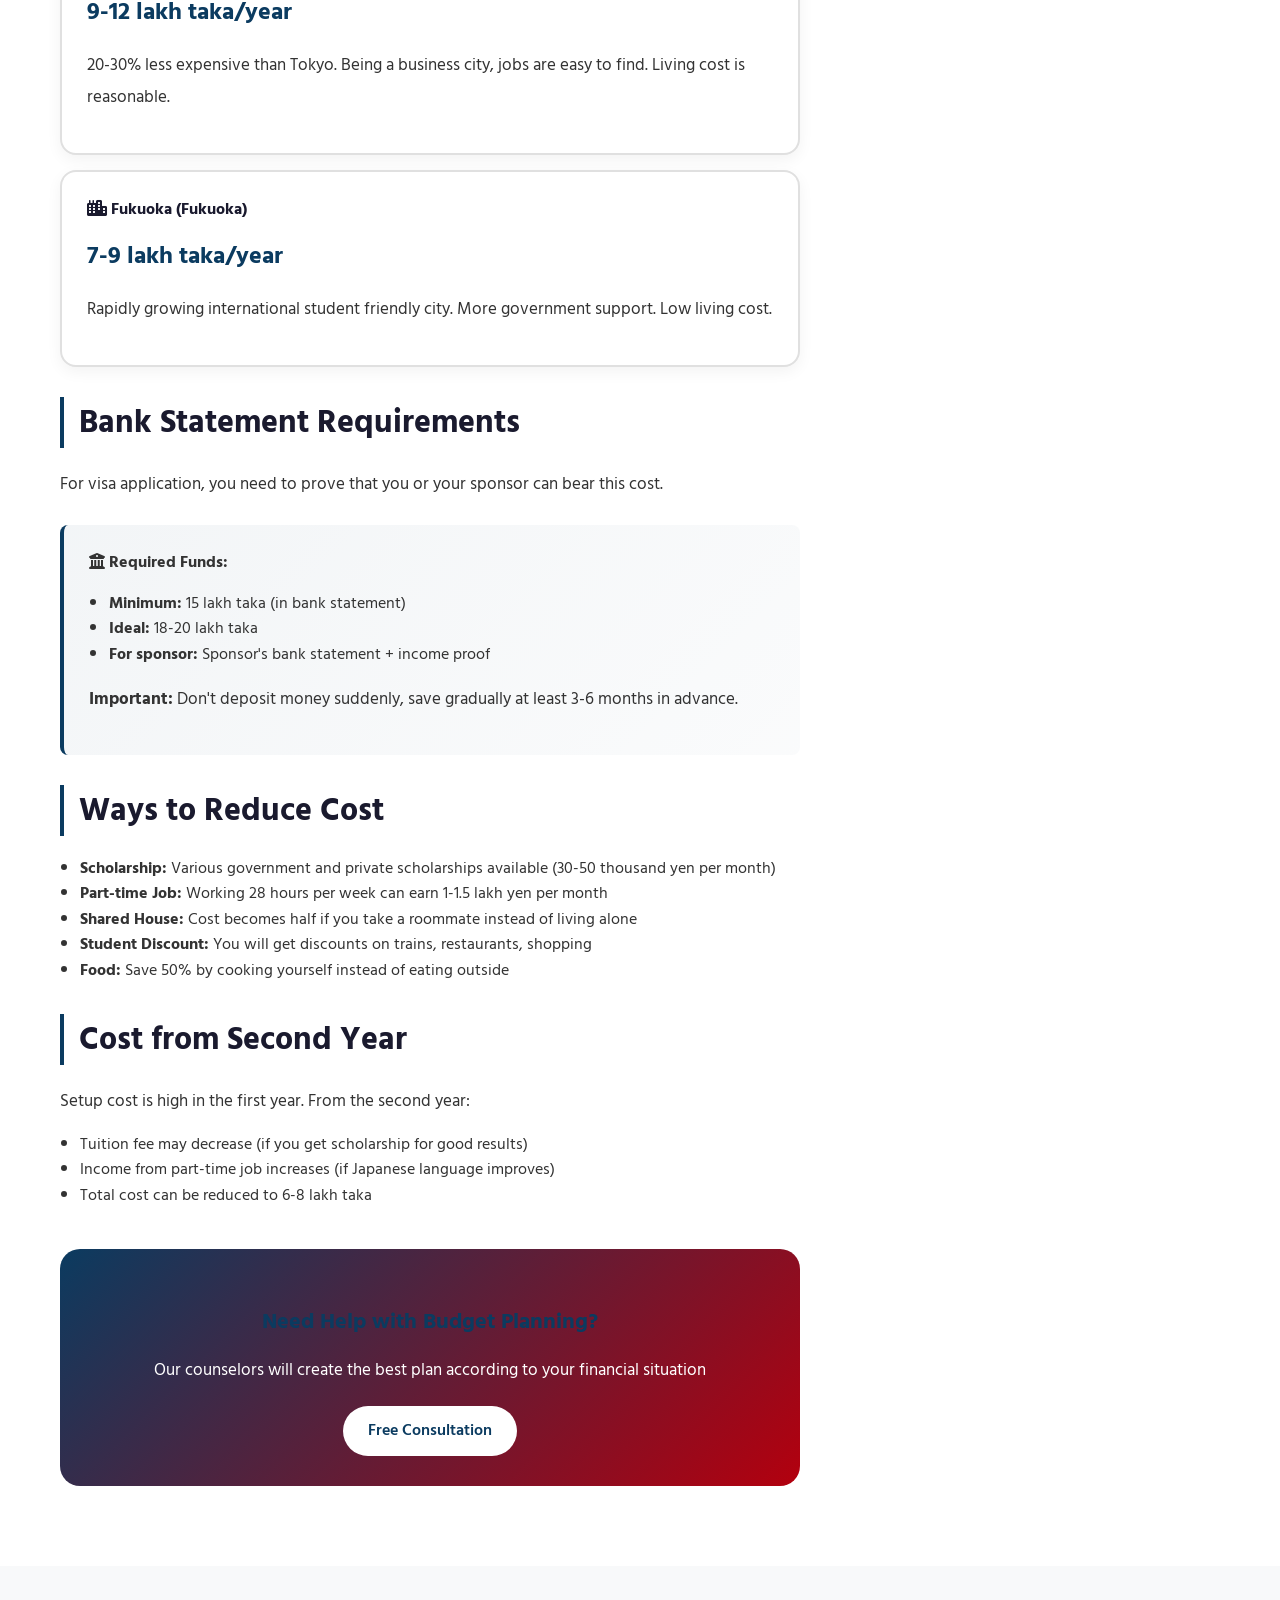
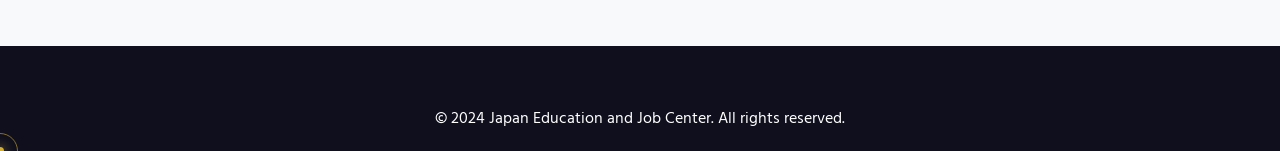
==== commit 0f883c99: "Add files via upload" ====
--- a/cost-of-studying-in-japan.html
+++ b/cost-of-studying-in-japan.html
@@ -46,10 +46,13 @@
 <body>
    <header class="header">
        <div class="nav-container">
-           <a href="index.html" class="logo">
-               <img src="https://kimi-web-img.moonshot.cn/img/jejcbd.com/73d05ecac40853abd1695e4c4ecdc7fd49f591d6.webp" alt="JEJC">
-               <span class="logo-title">Japan Education Center</span>
-           </a>
+             <a href="#home" class="logo">
+                <img src="logo.png" alt="Apex educational consultancy">
+                <div class="logo-text">
+                    <span class="logo-title">Apex</span>
+                    <span class="logo-subtitle">Consultancy</span>
+                </div>
+            </a>
            <nav>
                <ul class="desktop-menu">
                    <li><a href="index.html">Home</a></li>
--- a/spatial-animations.css
+++ b/spatial-animations.css
@@ -472,16 +472,42 @@
    12. HEADER — Transparent → Glass on Scroll (override)
    ---------------------------------------------------------- */
 .header {
+    background: rgba(2, 2, 5, 0.65) !important;
+    color: white !important;
     transition: background 0.5s cubic-bezier(0.45,0.05,0.55,0.95),
                 box-shadow 0.5s cubic-bezier(0.45,0.05,0.55,0.95),
                 border-color 0.5s cubic-bezier(0.45,0.05,0.55,0.95);
 }
+.header .logo-title,
+.header .logo-subtitle,
+.header .desktop-menu a,
+.header .mobile-menu a,
+.header .mobile-toggle span {
+    color: white !important;
+}
+.header .logo-subtitle {
+    color: rgba(255,255,255,0.75) !important;
+}
 .header.scrolled {
-    background: rgba(2, 2, 5, 0.75) !important;
-    backdrop-filter: blur(40px) saturate(200%);
-    -webkit-backdrop-filter: blur(40px) saturate(200%);
-    border-bottom: 1px solid rgba(255,255,255,0.08) !important;
-    box-shadow: 0 8px 32px rgba(0,0,0,0.5) !important;
+    background: rgba(255, 255, 255, 0.92) !important;
+    backdrop-filter: blur(18px) saturate(180%) !important;
+    -webkit-backdrop-filter: blur(18px) saturate(180%) !important;
+    border-bottom: 1px solid rgba(15, 23, 42, 0.08) !important;
+    box-shadow: 0 8px 24px rgba(15, 23, 42, 0.12) !important;
+}
+.header.scrolled .desktop-menu a,
+.header.scrolled .mobile-menu a {
+    color: var(--neutral-800) !important;
+}
+.header.scrolled .desktop-menu a:hover,
+.header.scrolled .mobile-menu a:hover {
+    color: var(--primary) !important;
+}
+.header.scrolled .logo-title {
+    color: var(--primary) !important;
+}
+.header.scrolled .logo-subtitle {
+    color: var(--neutral-500) !important;
 }
 
 /* Nav link hover glow */
@@ -605,3 +631,52 @@
     width: 56px; height: 56px;
     border-color: rgba(212,175,55,1);
 }
+
+/* ==========================================================
+   19. MOBILE PERFORMANCE OPTIMIZATIONS
+   ========================================================== */
+@media screen and (max-width: 768px) {
+    /* Hide the custom cursor completely on mobile */
+    #cursor-dot, #cursor-ring {
+        display: none !important;
+    }
+
+    /* Disable infinite particle animations / pulses / levitations */
+    .hero::before, .consultation-section::before, .page-header::after {
+        display: none !important;
+        animation: none !important;
+    }
+    
+    .hero-image img, .consultation-icon, .promo-banner {
+        animation: none !important;
+    }
+
+    /* Reduce blur on header and mobile menu for better rendering */
+    .header.scrolled, .mobile-menu.active {
+        backdrop-filter: blur(10px) saturate(150%) !important;
+        -webkit-backdrop-filter: blur(10px) saturate(150%) !important;
+    }
+
+    /* Simplify reveal animations */
+    .anim-reveal, .anim-reveal-left, .anim-reveal-right {
+        transition-duration: 0.5s !important;
+        transform: translateY(20px) scale(0.98); /* Less movement */
+    }
+
+    /* Disable hover 3D transforms which may jitter on scroll */
+    .service-card:hover, .course-card:hover, .gallery-item:hover, .testimonial-card:hover, .feature-card:hover {
+        transform: none !important;
+        box-shadow: var(--shadow-sm) !important;
+    }
+
+    /* Hide custom cursor on mobile */
+    #cursor-dot, #cursor-ring {
+        display: none !important;
+    }
+
+    /* Reduce box shadows and transforms on heavy elements */
+    .service-card, .course-card, .stat-box, .testimonial-card, .feature-card {
+        transition: transform 0.3s ease, box-shadow 0.3s ease !important;
+        will-change: auto !important;
+    }
+}
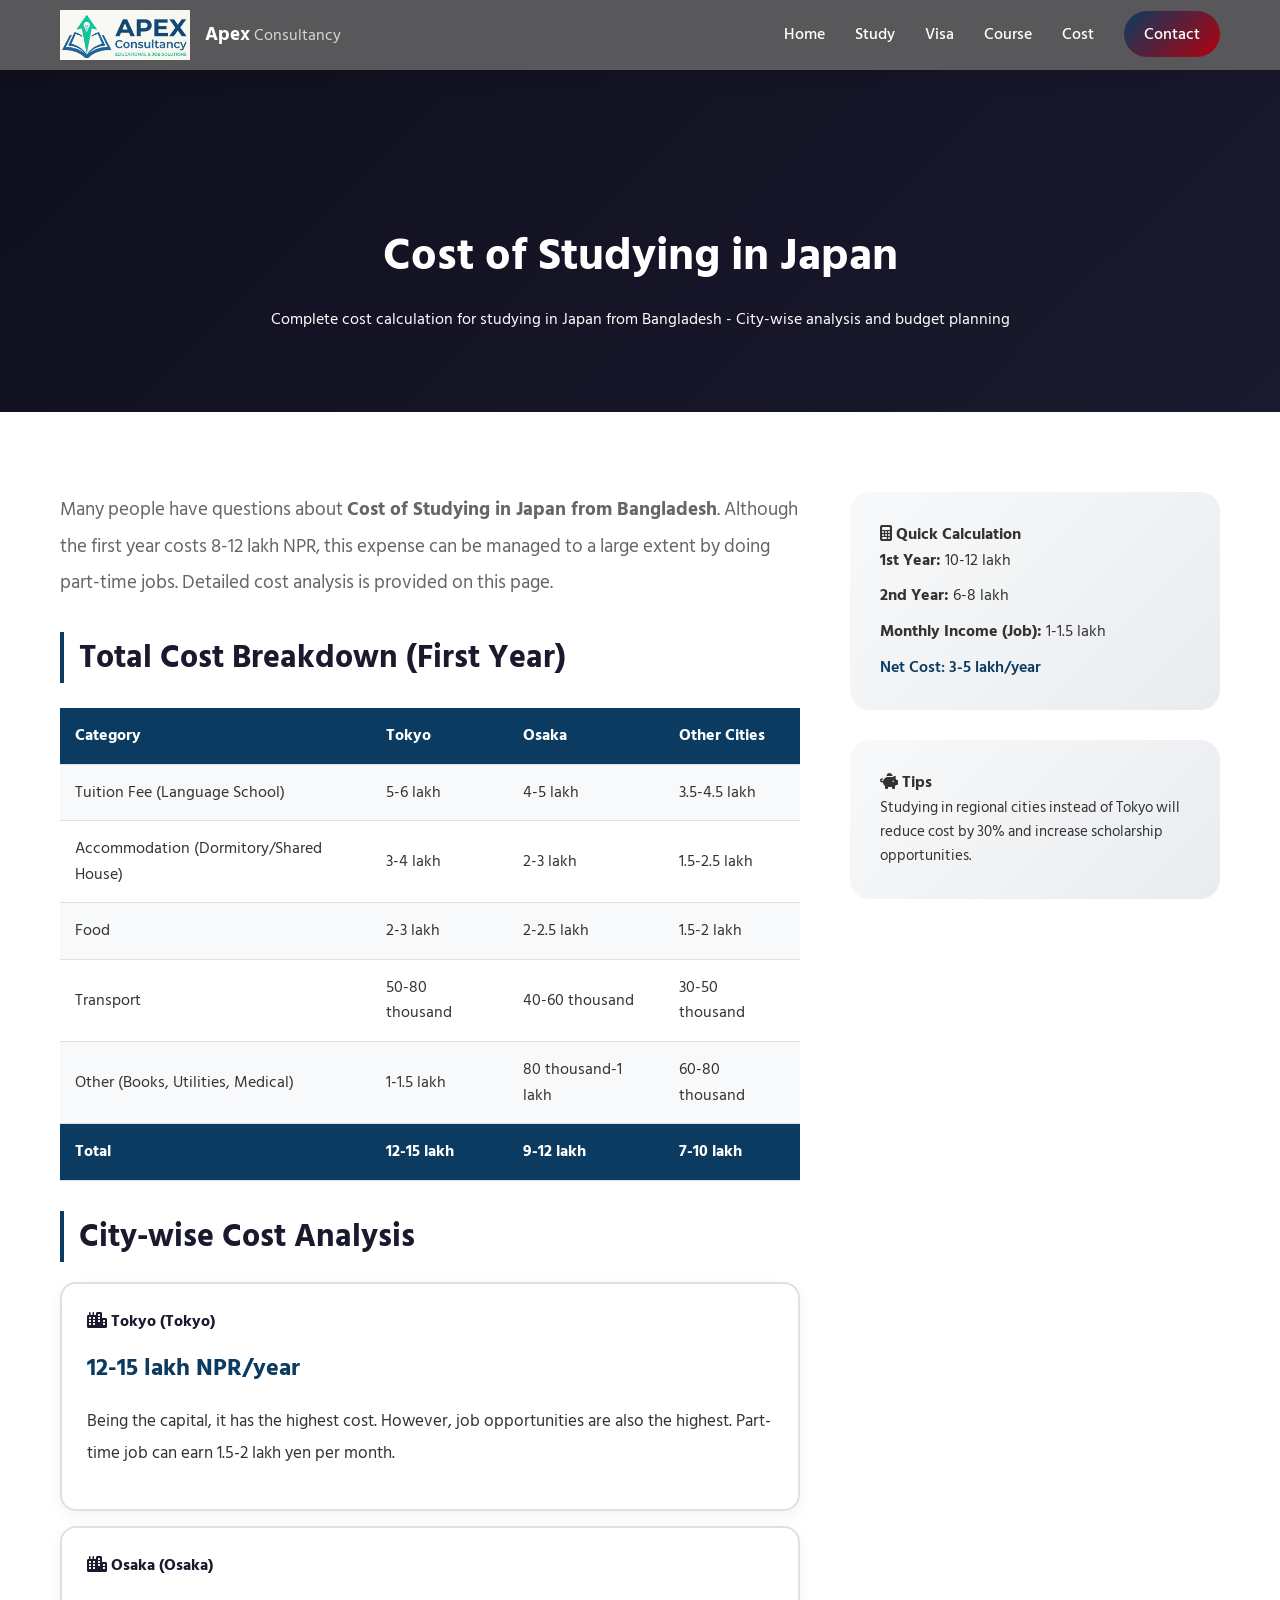
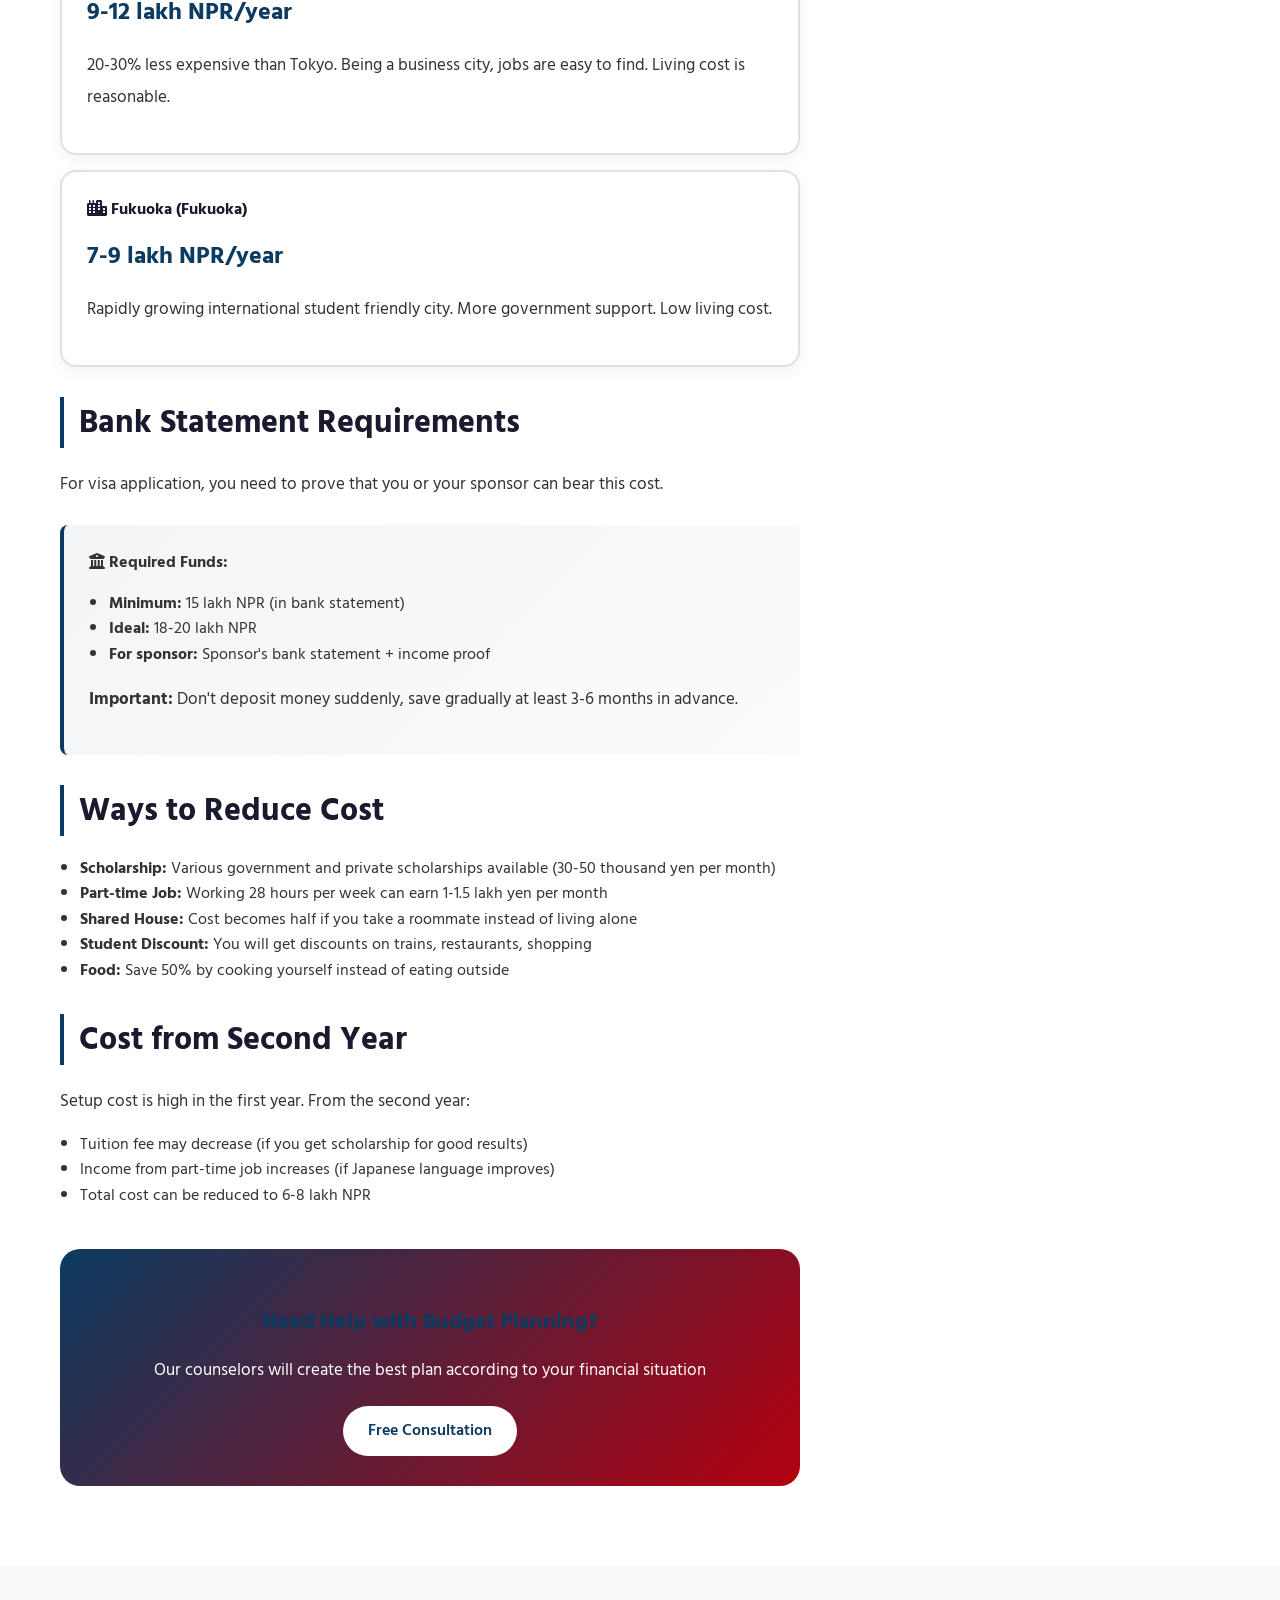
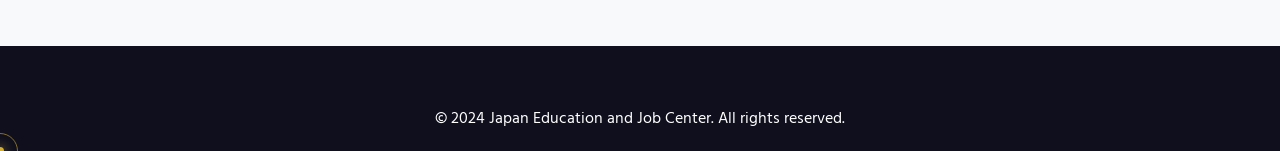
==== commit e976e002: "npr" ====
--- a/cost-of-studying-in-japan.html
+++ b/cost-of-studying-in-japan.html
@@ -78,7 +78,7 @@
            <div class="content-grid">
                <div class="main-content">
                    <p style="font-size: 1.2rem; color: var(--gray); margin-bottom: 30px;">
-                       Many people have questions about <strong>Cost of Studying in Japan from Bangladesh</strong>. Although the first year costs 8-12 lakh taka, this expense can be managed to a large extent by doing part-time jobs. Detailed cost analysis is provided on this page.
+                       Many people have questions about <strong>Cost of Studying in Japan from Bangladesh</strong>. Although the first year costs 8-12 lakh NPR, this expense can be managed to a large extent by doing part-time jobs. Detailed cost analysis is provided on this page.
                    </p>
 
                    <h2>Total Cost Breakdown (First Year)</h2>
@@ -131,19 +131,19 @@
                    
                    <div class="city-card">
                        <h4><i class="fas fa-city"></i> Tokyo (Tokyo)</h4>
-                       <p class="amount">12-15 lakh taka/year</p>
+                       <p class="amount">12-15 lakh NPR/year</p>
                        <p>Being the capital, it has the highest cost. However, job opportunities are also the highest. Part-time job can earn 1.5-2 lakh yen per month.</p>
                    </div>
 
                    <div class="city-card">
                        <h4><i class="fas fa-city"></i> Osaka (Osaka)</h4>
-                       <p class="amount">9-12 lakh taka/year</p>
+                       <p class="amount">9-12 lakh NPR/year</p>
                        <p>20-30% less expensive than Tokyo. Being a business city, jobs are easy to find. Living cost is reasonable.</p>
                    </div>
 
                    <div class="city-card">
                        <h4><i class="fas fa-city"></i> Fukuoka (Fukuoka)</h4>
-                       <p class="amount">7-9 lakh taka/year</p>
+                       <p class="amount">7-9 lakh NPR/year</p>
                        <p>Rapidly growing international student friendly city. More government support. Low living cost.</p>
                    </div>
 
@@ -153,8 +153,8 @@
                    <div class="highlight-box">
                        <h4><i class="fas fa-university"></i> Required Funds:</h4>
                        <ul style="margin-left: 20px; margin-top: 15px;">
-                           <li><strong>Minimum:</strong> 15 lakh taka (in bank statement)</li>
-                           <li><strong>Ideal:</strong> 18-20 lakh taka</li>
+                           <li><strong>Minimum:</strong> 15 lakh NPR (in bank statement)</li>
+                           <li><strong>Ideal:</strong> 18-20 lakh NPR</li>
                            <li><strong>For sponsor:</strong> Sponsor's bank statement + income proof</li>
                        </ul>
                        <p style="margin-top: 15px;"><strong>Important:</strong> Don't deposit money suddenly, save gradually at least 3-6 months in advance.</p>
@@ -174,7 +174,7 @@
                    <ul style="margin-left: 20px; margin-bottom: 20px;">
                        <li>Tuition fee may decrease (if you get scholarship for good results)</li>
                        <li>Income from part-time job increases (if Japanese language improves)</li>
-                       <li>Total cost can be reduced to 6-8 lakh taka</li>
+                       <li>Total cost can be reduced to 6-8 lakh NPR</li>
                    </ul>
 
                    <div style="margin-top: 40px; padding: 30px; background: linear-gradient(135deg, var(--primary) 0%, var(--primary-dark) 100%); color: white; border-radius: 20px; text-align: center;">
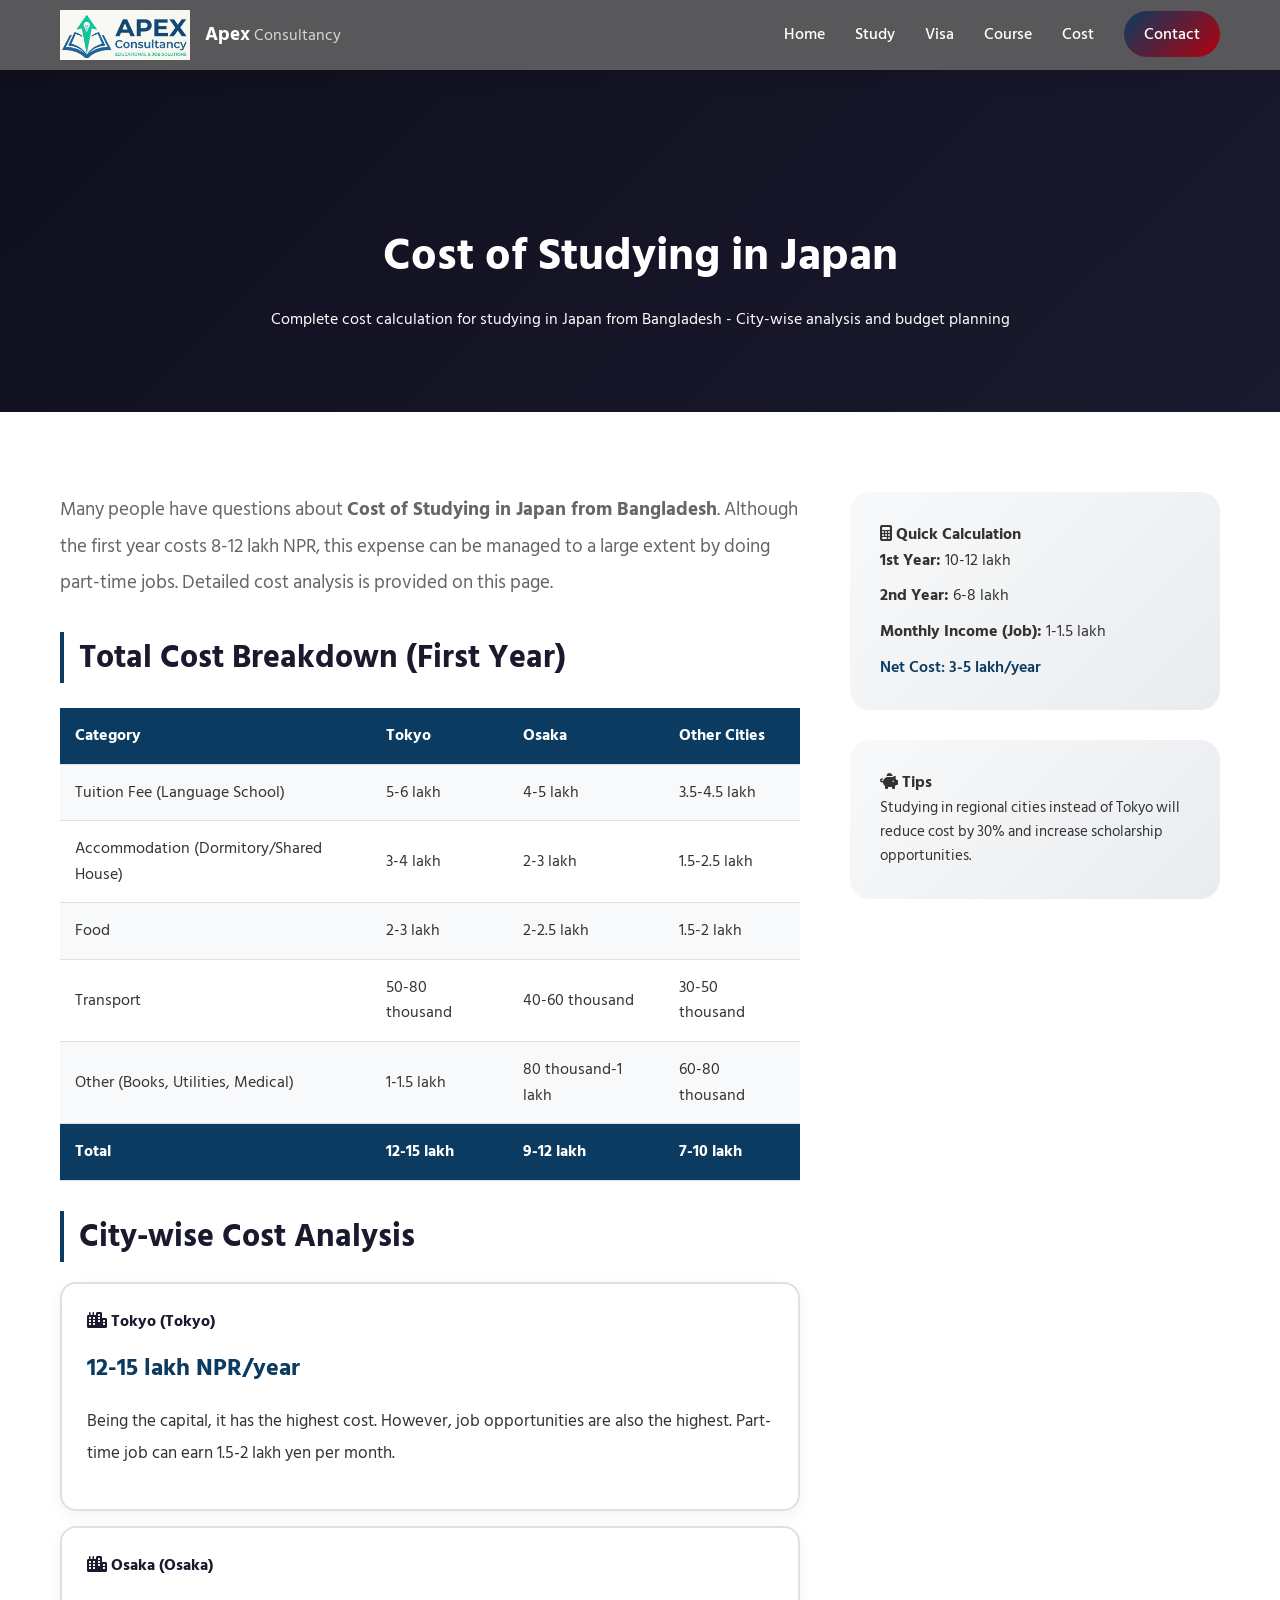
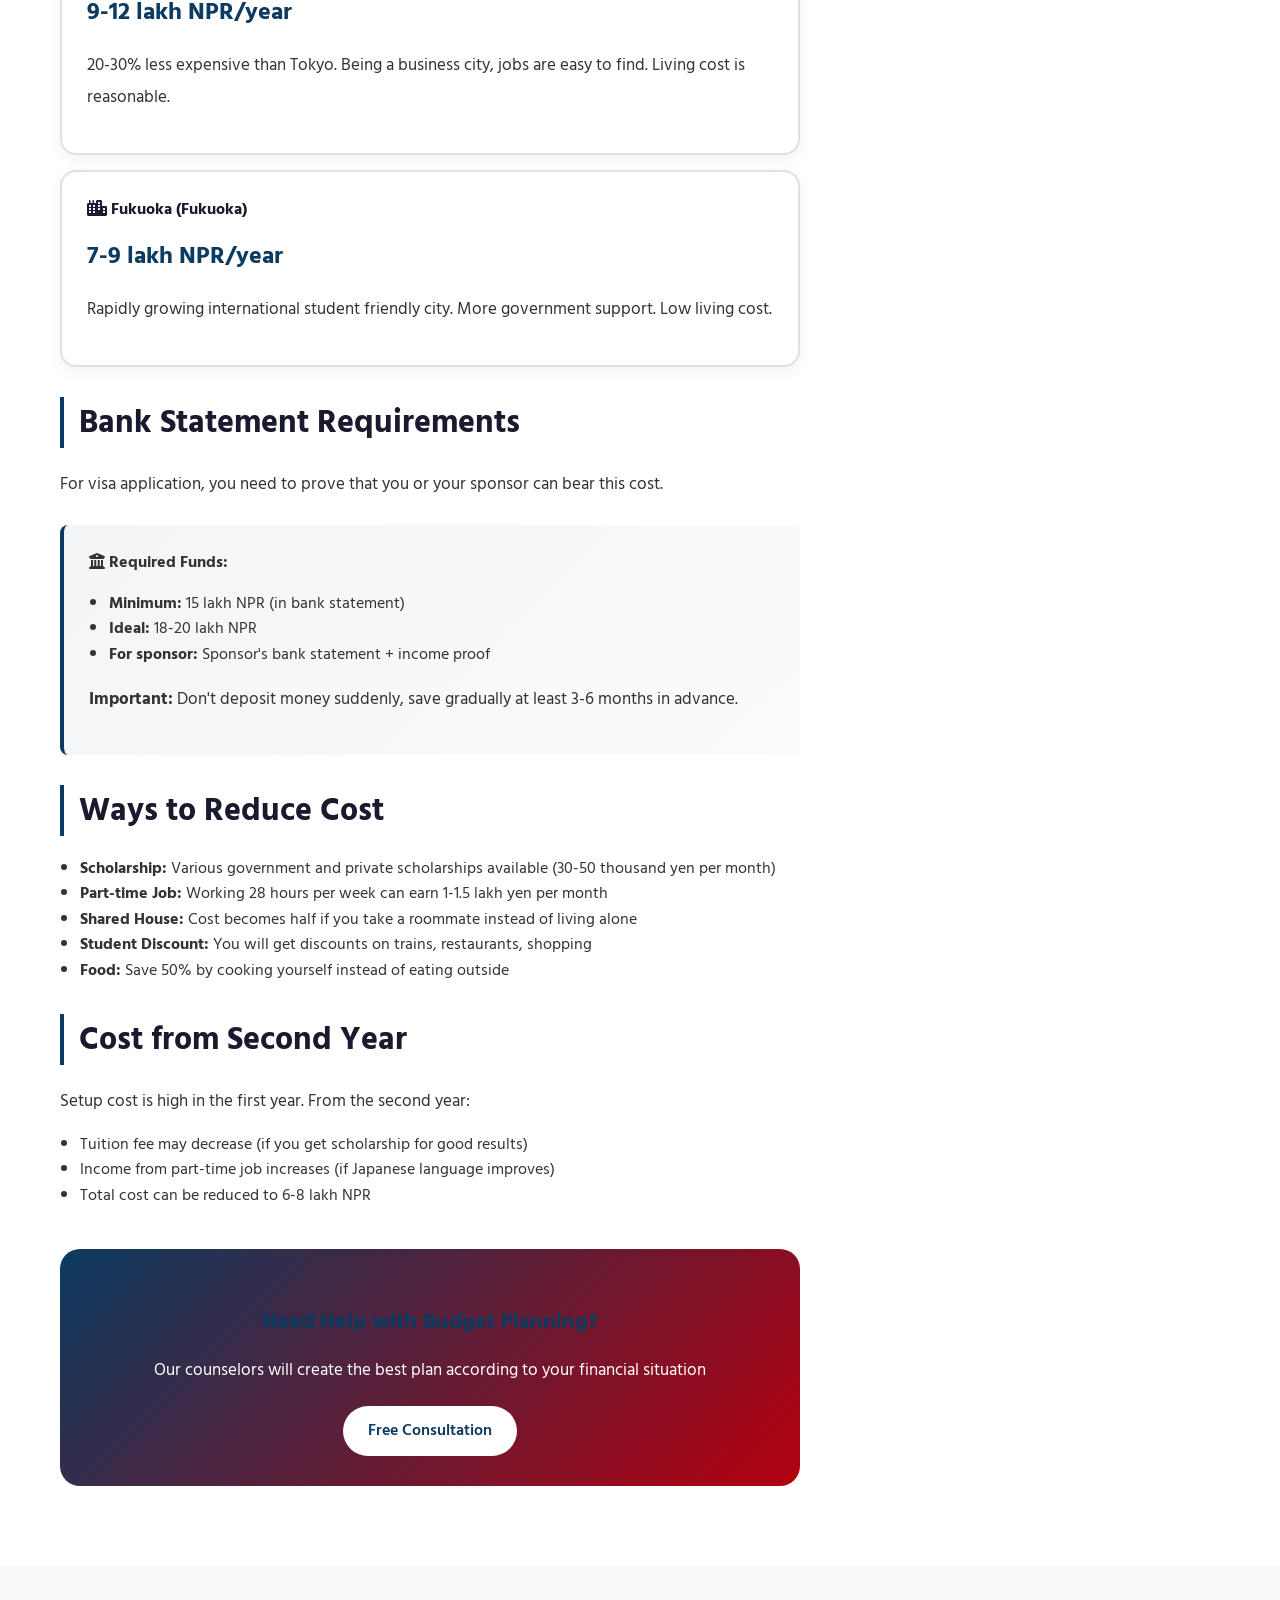
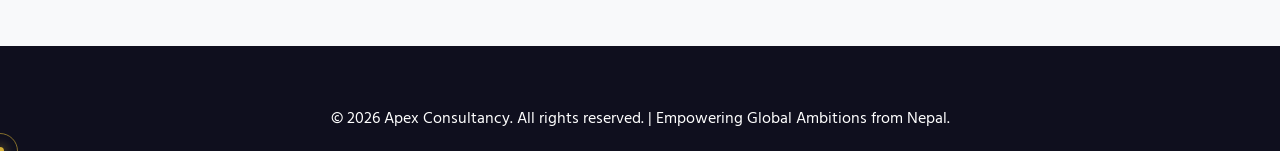
==== commit b44a402a: "footer" ====
--- a/cost-of-studying-in-japan.html
+++ b/cost-of-studying-in-japan.html
@@ -203,7 +203,7 @@
    </section>
 
    <footer class="footer">
-       <p>&copy; 2024 Japan Education and Job Center. All rights reserved.</p>
+       <p>&copy; 2026 Apex Consultancy. All rights reserved. | Empowering Global Ambitions from Nepal.</p>
    </footer>
     <script src="spatial-animations.js"></script>
 </body>
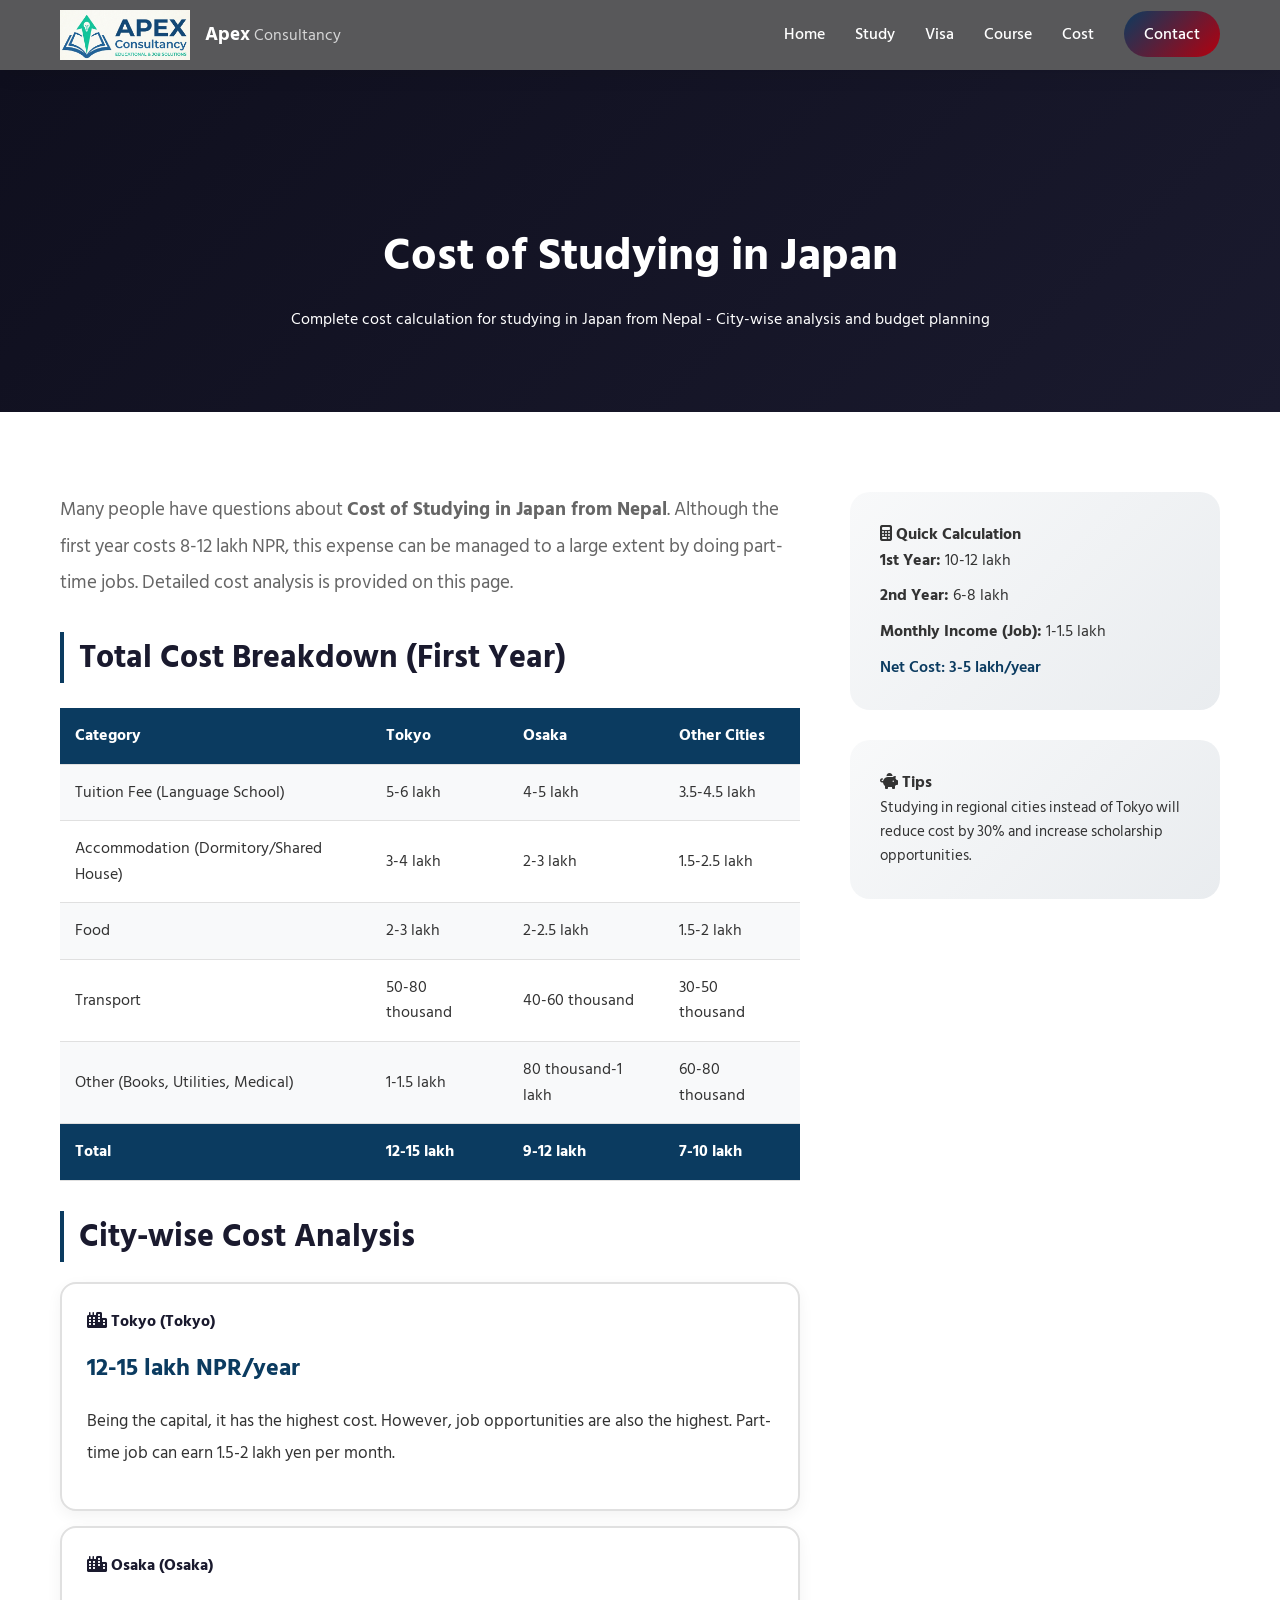
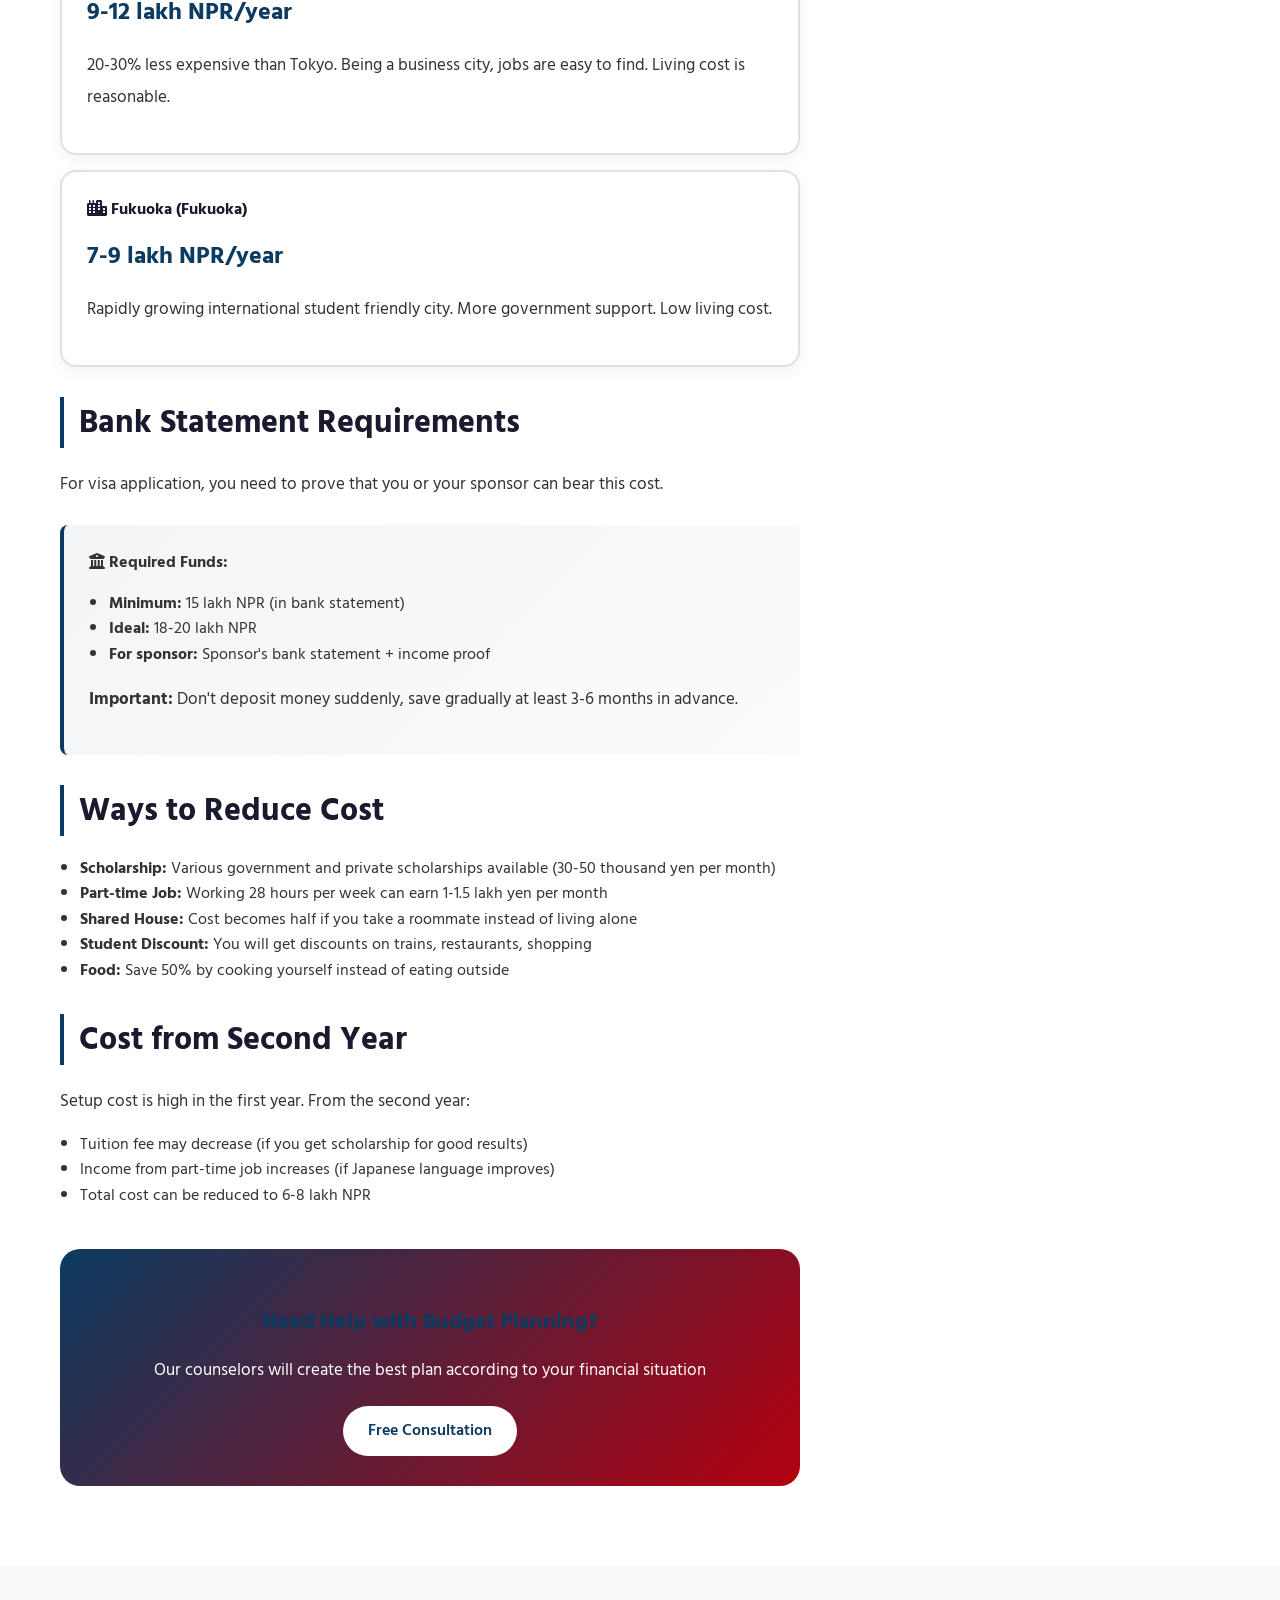
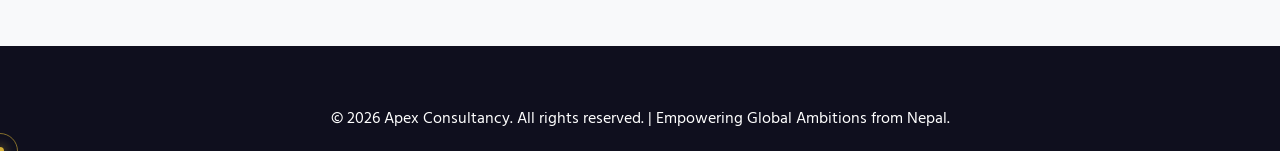
==== commit 7d1b0df7: "nepal" ====
--- a/cost-of-studying-in-japan.html
+++ b/cost-of-studying-in-japan.html
@@ -3,7 +3,7 @@
 <head>
    <meta charset="UTF-8">
    <meta name="viewport" content="width=device-width, initial-scale=1.0">
-   <title>Cost of Studying in Japan from Bangladesh | Complete Breakdown | JEJC</title>
+   <title>Cost of Studying in Japan from Nepal | Complete Breakdown | JEJC</title>
    <meta name="description" content="Detailed cost analysis for studying in Japan 2024. City-wise cost breakdown for Tokyo, Osaka, Fukuoka, bank statement requirements, and budget planning.">
    <link href="https://fonts.googleapis.com/css2?family=Hind+Siliguri:wght@300;400;500;600;700&display=swap" rel="stylesheet">
    <link rel="stylesheet" href="https://cdnjs.cloudflare.com/ajax/libs/font-awesome/6.4.0/css/all.min.css">
@@ -69,7 +69,7 @@
    <section class="page-header">
        <div class="container">
            <h1>Cost of Studying in Japan</h1>
-           <p>Complete cost calculation for studying in Japan from Bangladesh - City-wise analysis and budget planning</p>
+           <p>Complete cost calculation for studying in Japan from Nepal - City-wise analysis and budget planning</p>
        </div>
    </section>
 
@@ -78,7 +78,7 @@
            <div class="content-grid">
                <div class="main-content">
                    <p style="font-size: 1.2rem; color: var(--gray); margin-bottom: 30px;">
-                       Many people have questions about <strong>Cost of Studying in Japan from Bangladesh</strong>. Although the first year costs 8-12 lakh NPR, this expense can be managed to a large extent by doing part-time jobs. Detailed cost analysis is provided on this page.
+                       Many people have questions about <strong>Cost of Studying in Japan from Nepal</strong>. Although the first year costs 8-12 lakh NPR, this expense can be managed to a large extent by doing part-time jobs. Detailed cost analysis is provided on this page.
                    </p>
 
                    <h2>Total Cost Breakdown (First Year)</h2>
